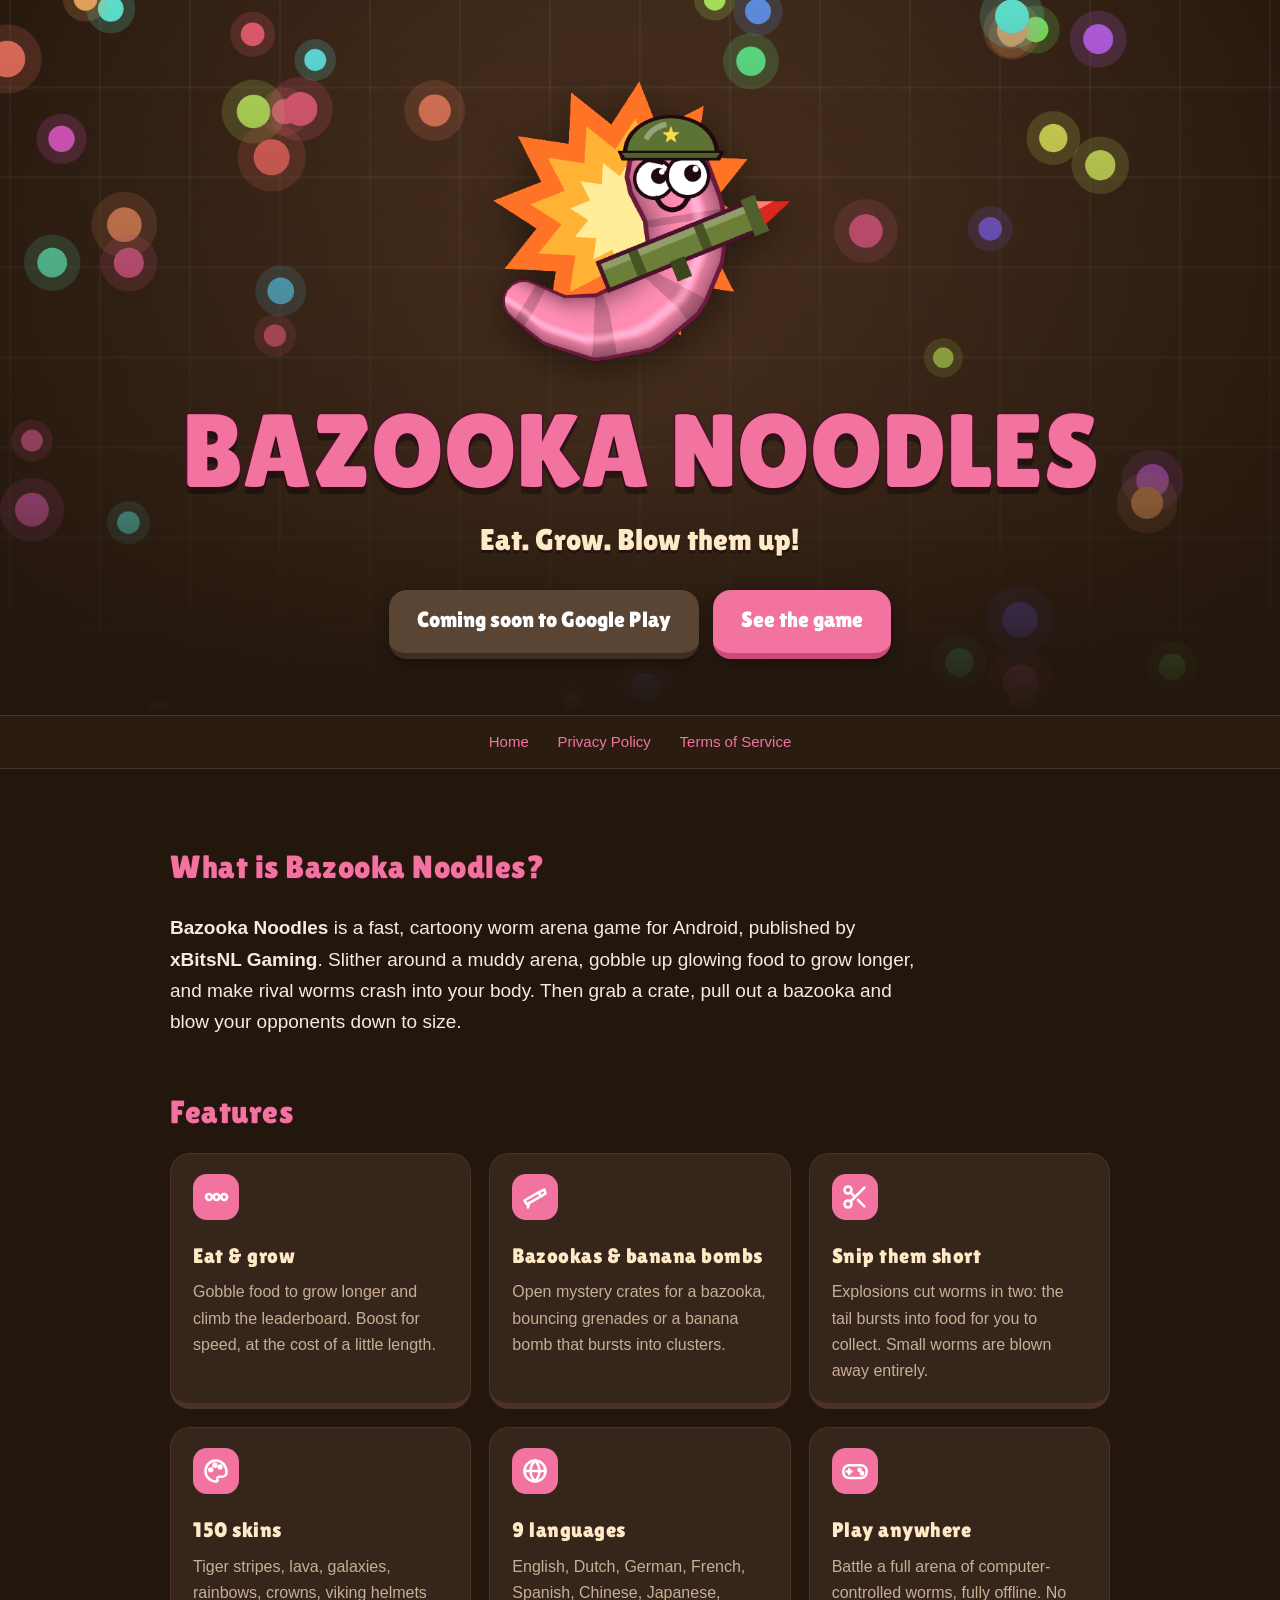
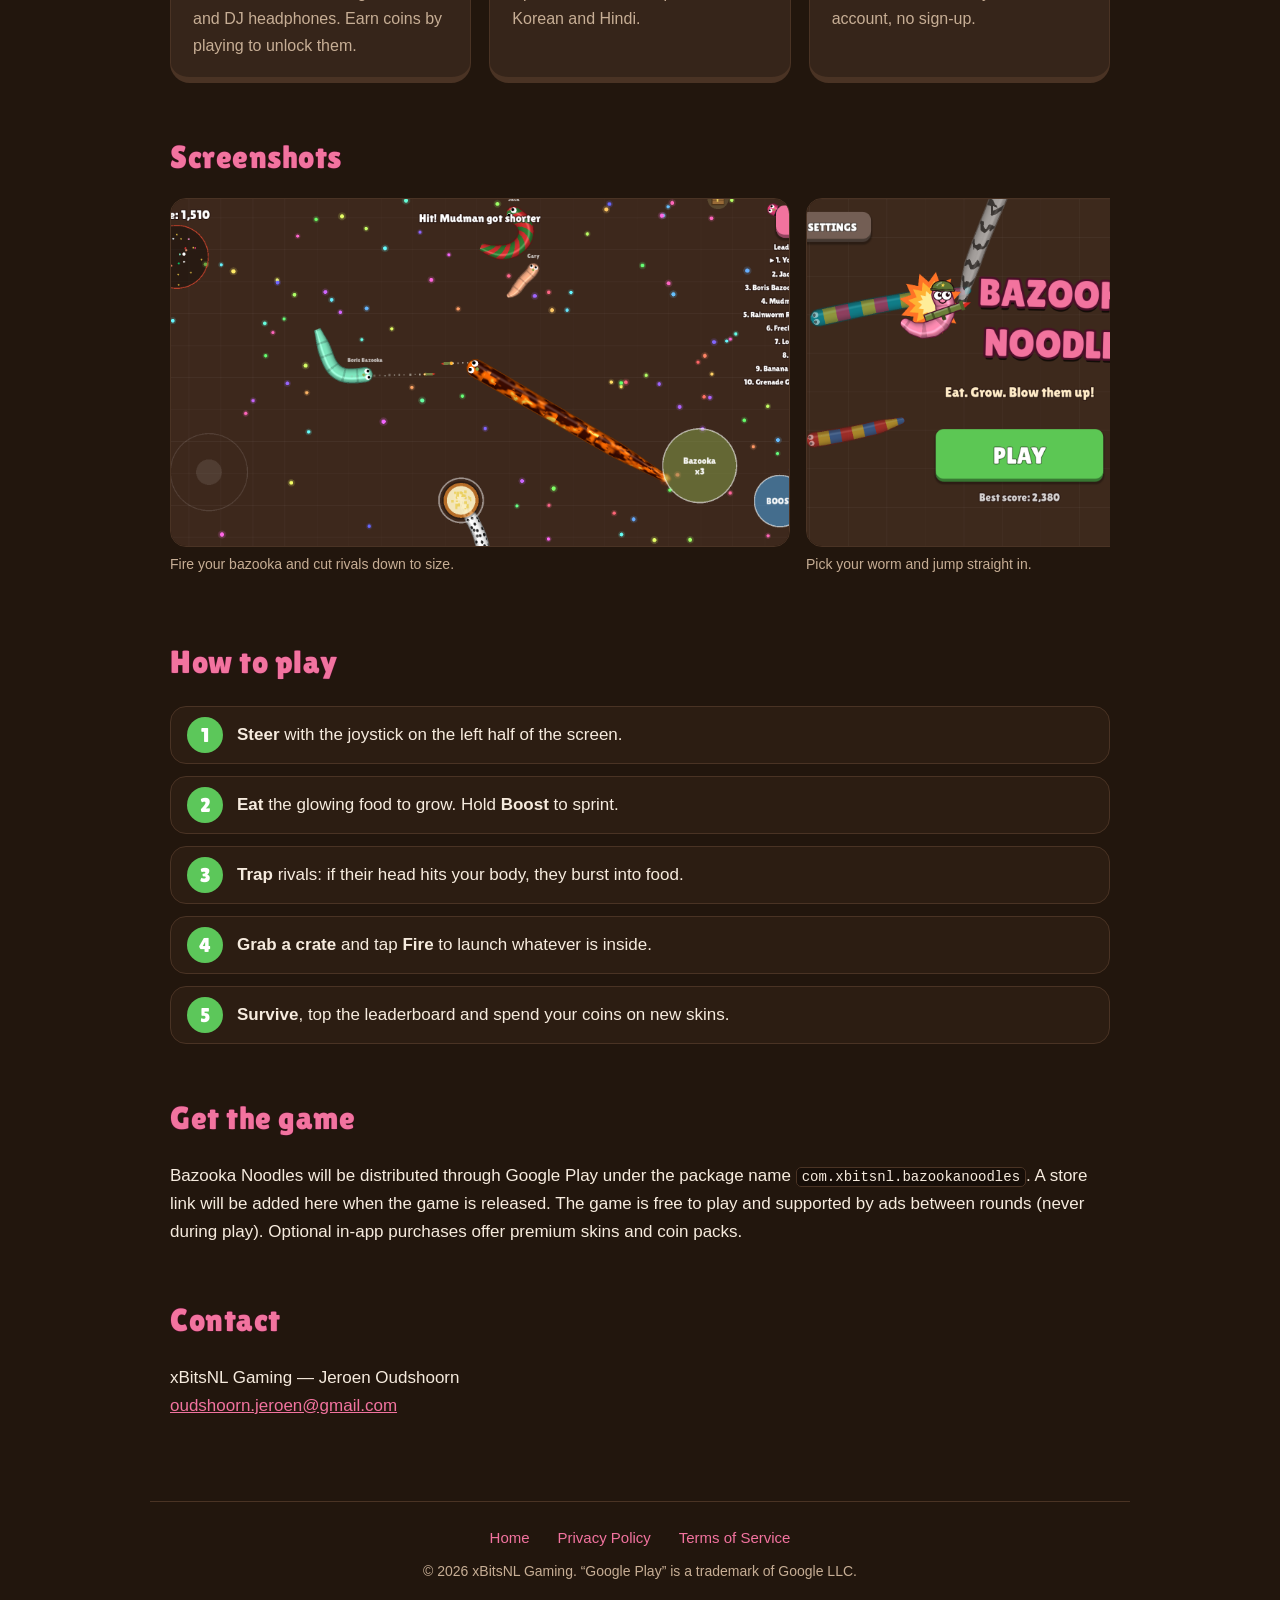
==== index.html @ 4c5a3134 "Website for Bazooka Noodles: home page, privacy policy, terms and app-ads.txt Co-Authored-By: Claude" ====
<!DOCTYPE html>
<html lang="en">
<head>
<meta charset="utf-8">
<meta name="viewport" content="width=device-width, initial-scale=1">
<title>Bazooka Noodles — eat, grow and blow them up! A worm arena game for Android</title>
<meta name="description" content="Bazooka Noodles is a worm arena game for Android by xBitsNL Gaming: eat to grow, crash rivals into your body, and grab bazookas, grenades and banana bombs to blow them down to size.">
<meta name="theme-color" content="#22160d">
<meta property="og:title" content="Bazooka Noodles">
<meta property="og:description" content="Eat. Grow. Blow them up! A worm arena game with bazookas, grenades and banana bombs.">
<meta property="og:image" content="assets/feature.png">
<meta property="og:type" content="website">
<link rel="icon" href="assets/icon.png">
<link rel="preload" href="assets/fonts/LilitaOne-Regular.ttf" as="font" type="font/ttf" crossorigin>
<link rel="stylesheet" href="style.css">
</head>
<body>

<header class="hero">
  <img class="logo" src="assets/logo.png" width="512" height="512" alt="A pink worm in an army helmet holding a bazooka, in front of an explosion">
  <h1>BAZOOKA NOODLES</h1>
  <p class="tagline">Eat. Grow. Blow them up!</p>
  <div class="buttons">
    <span class="btn soon" title="A store link will be added when the game is released">Coming soon to Google&nbsp;Play</span>
    <a class="btn" href="#features">See the game</a>
  </div>
</header>

<nav>
  <a href="index.html">Home</a>
  <a href="privacy-policy.html">Privacy Policy</a>
  <a href="terms-of-service.html">Terms of Service</a>
</nav>

<main>
  <section>
    <h2>What is Bazooka Noodles?</h2>
    <p class="lead">
      <strong>Bazooka Noodles</strong> is a fast, cartoony worm arena game for Android, published by
      <strong>xBitsNL&nbsp;Gaming</strong>. Slither around a muddy arena, gobble up glowing food to
      grow longer, and make rival worms crash into your body. Then grab a crate, pull out a bazooka
      and blow your opponents down to size.
    </p>
  </section>

  <section id="features">
    <h2>Features</h2>
    <div class="features">
      <div class="feature">
        <svg viewBox="0 0 24 24" fill="none" stroke="currentColor" stroke-width="2.2" stroke-linecap="round" aria-hidden="true"><circle cx="6" cy="12" r="2.5"/><circle cx="12.5" cy="12" r="2.5"/><circle cx="19" cy="12" r="2.5"/></svg>
        <h3>Eat &amp; grow</h3>
        <p>Gobble food to grow longer and climb the leaderboard. Boost for speed, at the cost of a little length.</p>
      </div>
      <div class="feature">
        <svg viewBox="0 0 24 24" fill="none" stroke="currentColor" stroke-width="2.2" stroke-linecap="round" stroke-linejoin="round" aria-hidden="true"><path d="M3 15l12-7 2 3.4-12 7z"/><path d="M17 11.4l4-2.4-1-3.4-5 2.4"/><path d="M7 17l-1 4"/></svg>
        <h3>Bazookas &amp; banana bombs</h3>
        <p>Open mystery crates for a bazooka, bouncing grenades or a banana bomb that bursts into clusters.</p>
      </div>
      <div class="feature">
        <svg viewBox="0 0 24 24" fill="none" stroke="currentColor" stroke-width="2.2" stroke-linecap="round" stroke-linejoin="round" aria-hidden="true"><circle cx="6" cy="6" r="3"/><circle cx="6" cy="18" r="3"/><path d="M20 4L8.1 15.9M14.5 14.5L20 20M8.1 8.1L12 12"/></svg>
        <h3>Snip them short</h3>
        <p>Explosions cut worms in two: the tail bursts into food for you to collect. Small worms are blown away entirely.</p>
      </div>
      <div class="feature">
        <svg viewBox="0 0 24 24" fill="none" stroke="currentColor" stroke-width="2.2" stroke-linecap="round" stroke-linejoin="round" aria-hidden="true"><path d="M12 3a9 9 0 1 0 0 18c1.2 0 1.6-.9 1.2-1.8-.5-1-.1-2.2 1.2-2.2H17a4 4 0 0 0 4-4c0-5.5-4-10-9-10z"/><circle cx="7.5" cy="11" r="1.2"/><circle cx="11" cy="7" r="1.2"/><circle cx="15.5" cy="8.5" r="1.2"/></svg>
        <h3>150 skins</h3>
        <p>Tiger stripes, lava, galaxies, rainbows, crowns, viking helmets and DJ headphones. Earn coins by playing to unlock them.</p>
      </div>
      <div class="feature">
        <svg viewBox="0 0 24 24" fill="none" stroke="currentColor" stroke-width="2.2" stroke-linecap="round" stroke-linejoin="round" aria-hidden="true"><circle cx="12" cy="12" r="9"/><path d="M3 12h18M12 3c2.5 2.6 3.8 5.6 3.8 9s-1.3 6.4-3.8 9c-2.5-2.6-3.8-5.6-3.8-9S9.5 5.6 12 3z"/></svg>
        <h3>9 languages</h3>
        <p>English, Dutch, German, French, Spanish, Chinese, Japanese, Korean and Hindi.</p>
      </div>
      <div class="feature">
        <svg viewBox="0 0 24 24" fill="none" stroke="currentColor" stroke-width="2.2" stroke-linecap="round" stroke-linejoin="round" aria-hidden="true"><rect x="2" y="7" width="20" height="11" rx="5"/><path d="M7 10.5v4M5 12.5h4"/><circle cx="16" cy="11" r="1"/><circle cx="18" cy="14" r="1"/></svg>
        <h3>Play anywhere</h3>
        <p>Battle a full arena of computer-controlled worms, fully offline. No account, no sign-up.</p>
      </div>
    </div>
  </section>

  <section>
    <h2>Screenshots</h2>
    <div class="gallery">
      <figure><img src="assets/screenshots/2_battle.png" width="1920" height="1080" alt="Gameplay: a long lava-skinned worm fires a bazooka while an explosion cuts a rival worm short"><figcaption>Fire your bazooka and cut rivals down to size.</figcaption></figure>
      <figure><img src="assets/screenshots/1_menu.png" width="1920" height="1080" alt="Main menu with the Bazooka Noodles logo, Play button and your current worm skin"><figcaption>Pick your worm and jump straight in.</figcaption></figure>
      <figure><img src="assets/screenshots/3_shop_premium.png" width="1920" height="1080" loading="lazy" alt="Shop showing premium worm skins"><figcaption>Collect 150 skins, from earthworms to cosmic kings.</figcaption></figure>
      <figure><img src="assets/screenshots/4_shop_skins.png" width="1920" height="1080" loading="lazy" alt="Shop showing legendary and mythic skins bought with coins"><figcaption>Earn coins by playing and unlock legendary skins.</figcaption></figure>
      <figure><img src="assets/screenshots/5_settings.png" width="1920" height="1080" loading="lazy" alt="Settings with nine languages, music and effects volume and vibration"><figcaption>Nine languages, volume sliders and vibration settings.</figcaption></figure>
    </div>
  </section>

  <section>
    <h2>How to play</h2>
    <ol class="steps">
      <li><strong>Steer</strong> with the joystick on the left half of the screen.</li>
      <li><strong>Eat</strong> the glowing food to grow. Hold <strong>Boost</strong> to sprint.</li>
      <li><strong>Trap</strong> rivals: if their head hits your body, they burst into food.</li>
      <li><strong>Grab a crate</strong> and tap <strong>Fire</strong> to launch whatever is inside.</li>
      <li><strong>Survive</strong>, top the leaderboard and spend your coins on new skins.</li>
    </ol>
  </section>

  <section>
    <h2>Get the game</h2>
    <p>
      Bazooka Noodles will be distributed through Google&nbsp;Play under the package name
      <code>com.xbitsnl.bazookanoodles</code>. A store link will be added here when the game is released.
      The game is free to play and supported by ads between rounds (never during play). Optional in-app
      purchases offer premium skins and coin packs.
    </p>
  </section>

  <section>
    <h2>Contact</h2>
    <p>
      xBitsNL&nbsp;Gaming — Jeroen&nbsp;Oudshoorn<br>
      <a href="mailto:oudshoorn.jeroen@gmail.com">oudshoorn.jeroen@gmail.com</a>
    </p>
  </section>
</main>

<footer>
  <nav>
    <a href="index.html">Home</a>
    <a href="privacy-policy.html">Privacy Policy</a>
    <a href="terms-of-service.html">Terms of Service</a>
  </nav>
  &copy; <span id="y">2026</span> xBitsNL Gaming. &ldquo;Google Play&rdquo; is a trademark of Google&nbsp;LLC.
  <script>document.getElementById('y').textContent = new Date().getFullYear();</script>
</footer>

</body>
</html>
---- style.css ----
@font-face {
  font-family: "Lilita One";
  src: url("assets/fonts/LilitaOne-Regular.ttf") format("truetype");
  font-display: swap;
}

:root {
  --bg: #22160d;
  --bg-soft: #2c1d12;
  --card: #36251a;
  --line: #4a3324;
  --pink: #f2739f;
  --pink-deep: #c94a78;
  --outline: #4d0f29;
  --cream: #ffe9c7;
  --green: #5cc75a;
  --green-deep: #3a8d39;
  --ink: #f6ebde;
  --muted: #c7ae95;
  --max: 980px;
  --text: 760px;
}

* { box-sizing: border-box; }

html { -webkit-text-size-adjust: 100%; scroll-behavior: smooth; }

body {
  margin: 0;
  background: var(--bg);
  color: var(--ink);
  font: 17px/1.65 -apple-system, BlinkMacSystemFont, "Segoe UI", Roboto, Helvetica, Arial, sans-serif;
}

a { color: var(--pink); }
a:hover { color: var(--cream); }

h1, h2, h3, .display {
  font-family: "Lilita One", "Arial Black", sans-serif;
  font-weight: 400;
  letter-spacing: 0.5px;
}

/* --- Hero (home page) --------------------------------------------------- */

.hero {
  position: relative;
  overflow: hidden;
  text-align: center;
  padding: 48px 20px 56px;
  background:
    linear-gradient(180deg, rgba(34, 22, 13, 0.15) 0%, rgba(34, 22, 13, 0.55) 70%, var(--bg) 100%),
    url("assets/backdrop.png") center / cover no-repeat;
  border-bottom: 1px solid var(--line);
}

.hero .logo {
  width: min(360px, 78vw);
  height: auto;
  display: block;
  margin: 0 auto -6px;
  animation: bob 3.2s ease-in-out infinite;
  filter: drop-shadow(0 10px 18px rgba(0, 0, 0, 0.45));
}

.hero h1 {
  margin: 0;
  font-size: clamp(48px, 10vw, 104px);
  line-height: 0.95;
  color: var(--pink);
  -webkit-text-stroke: 3px var(--outline);
  paint-order: stroke fill;
  text-shadow: 0 7px 0 rgba(0, 0, 0, 0.35);
}

.hero .tagline {
  margin: 14px 0 26px;
  font-family: "Lilita One", sans-serif;
  font-size: clamp(22px, 4vw, 30px);
  color: var(--cream);
  text-shadow: 0 3px 0 rgba(0, 0, 0, 0.35);
}

.buttons { display: flex; gap: 14px; justify-content: center; flex-wrap: wrap; }

.btn {
  display: inline-block;
  font-family: "Lilita One", sans-serif;
  font-size: 22px;
  color: #fff;
  text-decoration: none;
  padding: 12px 28px 14px;
  border-radius: 18px;
  background: var(--pink);
  border-bottom: 6px solid var(--pink-deep);
  box-shadow: 0 6px 14px rgba(0, 0, 0, 0.3);
  transition: transform 0.1s, border-bottom-width 0.1s;
}
.btn:hover { color: #fff; transform: translateY(2px); border-bottom-width: 4px; }
.btn.play { background: var(--green); border-bottom-color: var(--green-deep); }
.btn.soon { background: #5a4434; border-bottom-color: #3d2d22; cursor: default; }
.btn.soon:hover { transform: none; border-bottom-width: 6px; }

@keyframes bob {
  0%, 100% { transform: translateY(0) rotate(-2deg); }
  50% { transform: translateY(-10px) rotate(2deg); }
}

/* --- Kleine kop (beleidspagina's) -------------------------------------- */

header.page {
  text-align: center;
  padding: 34px 20px 26px;
  background:
    linear-gradient(180deg, rgba(34, 22, 13, 0.3), var(--bg)),
    url("assets/backdrop.png") center / cover no-repeat;
  border-bottom: 1px solid var(--line);
}

header.page img.icon {
  width: 88px;
  height: 88px;
  border-radius: 22px;
  display: block;
  margin: 0 auto 10px;
  box-shadow: 0 6px 16px rgba(0, 0, 0, 0.4);
}

header.page h1 {
  margin: 0;
  font-size: 40px;
  color: var(--pink);
  -webkit-text-stroke: 2px var(--outline);
  paint-order: stroke fill;
}

header.page .tagline { margin: 4px 0 0; color: var(--cream); }

/* --- Navigatie ---------------------------------------------------------- */

nav {
  text-align: center;
  padding: 12px 20px;
  border-bottom: 1px solid var(--line);
  background: rgba(44, 29, 18, 0.94);
  backdrop-filter: blur(6px);
  position: sticky;
  top: 0;
  z-index: 10;
}

nav a { margin: 0 12px; text-decoration: none; font-size: 15px; }

/* --- Inhoud ------------------------------------------------------------- */

main {
  max-width: var(--max);
  margin: 0 auto;
  padding: 24px 20px 64px;
}

main.text { max-width: var(--text); padding-top: 32px; }

section { margin-top: 48px; }

h2 {
  color: var(--pink);
  margin: 40px 0 14px;
  font-size: 32px;
  -webkit-text-stroke: 1px var(--outline);
  paint-order: stroke fill;
}

main.text h2 {
  font-size: 25px;
  border-bottom: 1px solid var(--line);
  padding-bottom: 6px;
}

h3 { color: var(--cream); margin: 10px 0 6px; font-size: 21px; }

.lead { font-size: 19px; max-width: var(--text); }

ul { padding-left: 22px; }
li { margin: 6px 0; }

.features {
  display: grid;
  grid-template-columns: repeat(auto-fit, minmax(270px, 1fr));
  gap: 18px;
}

.feature {
  background: var(--card);
  border: 1px solid var(--line);
  border-bottom: 6px solid var(--line);
  border-radius: 20px;
  padding: 20px 22px 18px;
}

.feature svg {
  width: 46px;
  height: 46px;
  padding: 9px;
  border-radius: 14px;
  background: var(--pink);
  color: #fff;
}

.feature p { margin: 4px 0 0; color: var(--muted); font-size: 16px; }

.steps {
  counter-reset: step;
  list-style: none;
  padding: 0;
  display: grid;
  gap: 12px;
}

.steps li {
  counter-increment: step;
  position: relative;
  padding: 14px 18px 14px 66px;
  background: var(--bg-soft);
  border: 1px solid var(--line);
  border-radius: 16px;
  margin: 0;
}

.steps li::before {
  content: counter(step);
  position: absolute;
  left: 16px;
  top: 50%;
  transform: translateY(-50%);
  width: 36px;
  height: 36px;
  line-height: 36px;
  text-align: center;
  border-radius: 50%;
  background: var(--green);
  color: #fff;
  font-family: "Lilita One", sans-serif;
  font-size: 20px;
}

.gallery {
  display: grid;
  grid-auto-flow: column;
  grid-auto-columns: min(86%, 620px);
  gap: 16px;
  overflow-x: auto;
  scroll-snap-type: x mandatory;
  padding-bottom: 12px;
  scrollbar-color: var(--pink-deep) var(--bg-soft);
}

.gallery::-webkit-scrollbar { height: 10px; }
.gallery::-webkit-scrollbar-track { background: var(--bg-soft); border-radius: 5px; }
.gallery::-webkit-scrollbar-thumb { background: var(--pink-deep); border-radius: 5px; }

.gallery figure { margin: 0; scroll-snap-align: start; }

.gallery img {
  width: 100%;
  height: auto;
  aspect-ratio: 16 / 9;
  object-fit: cover;
  border-radius: 16px;
  border: 1px solid var(--line);
  display: block;
}

.gallery figcaption { color: var(--muted); font-size: 14px; margin-top: 6px; }

.card {
  background: var(--card);
  border: 1px solid var(--line);
  border-radius: 16px;
  padding: 4px 22px 18px;
  margin: 20px 0;
}

.meta { color: var(--muted); font-size: 14px; }

code {
  background: #170e08;
  border: 1px solid var(--line);
  border-radius: 5px;
  padding: 1px 5px;
  font-size: 14px;
}

footer {
  max-width: var(--max);
  margin: 0 auto;
  padding: 24px 20px 48px;
  border-top: 1px solid var(--line);
  color: var(--muted);
  font-size: 14px;
  text-align: center;
}

footer nav { position: static; background: none; border: 0; padding: 0 0 10px; backdrop-filter: none; }

@media (prefers-reduced-motion: reduce) {
  .hero .logo { animation: none; }
  html { scroll-behavior: auto; }
}
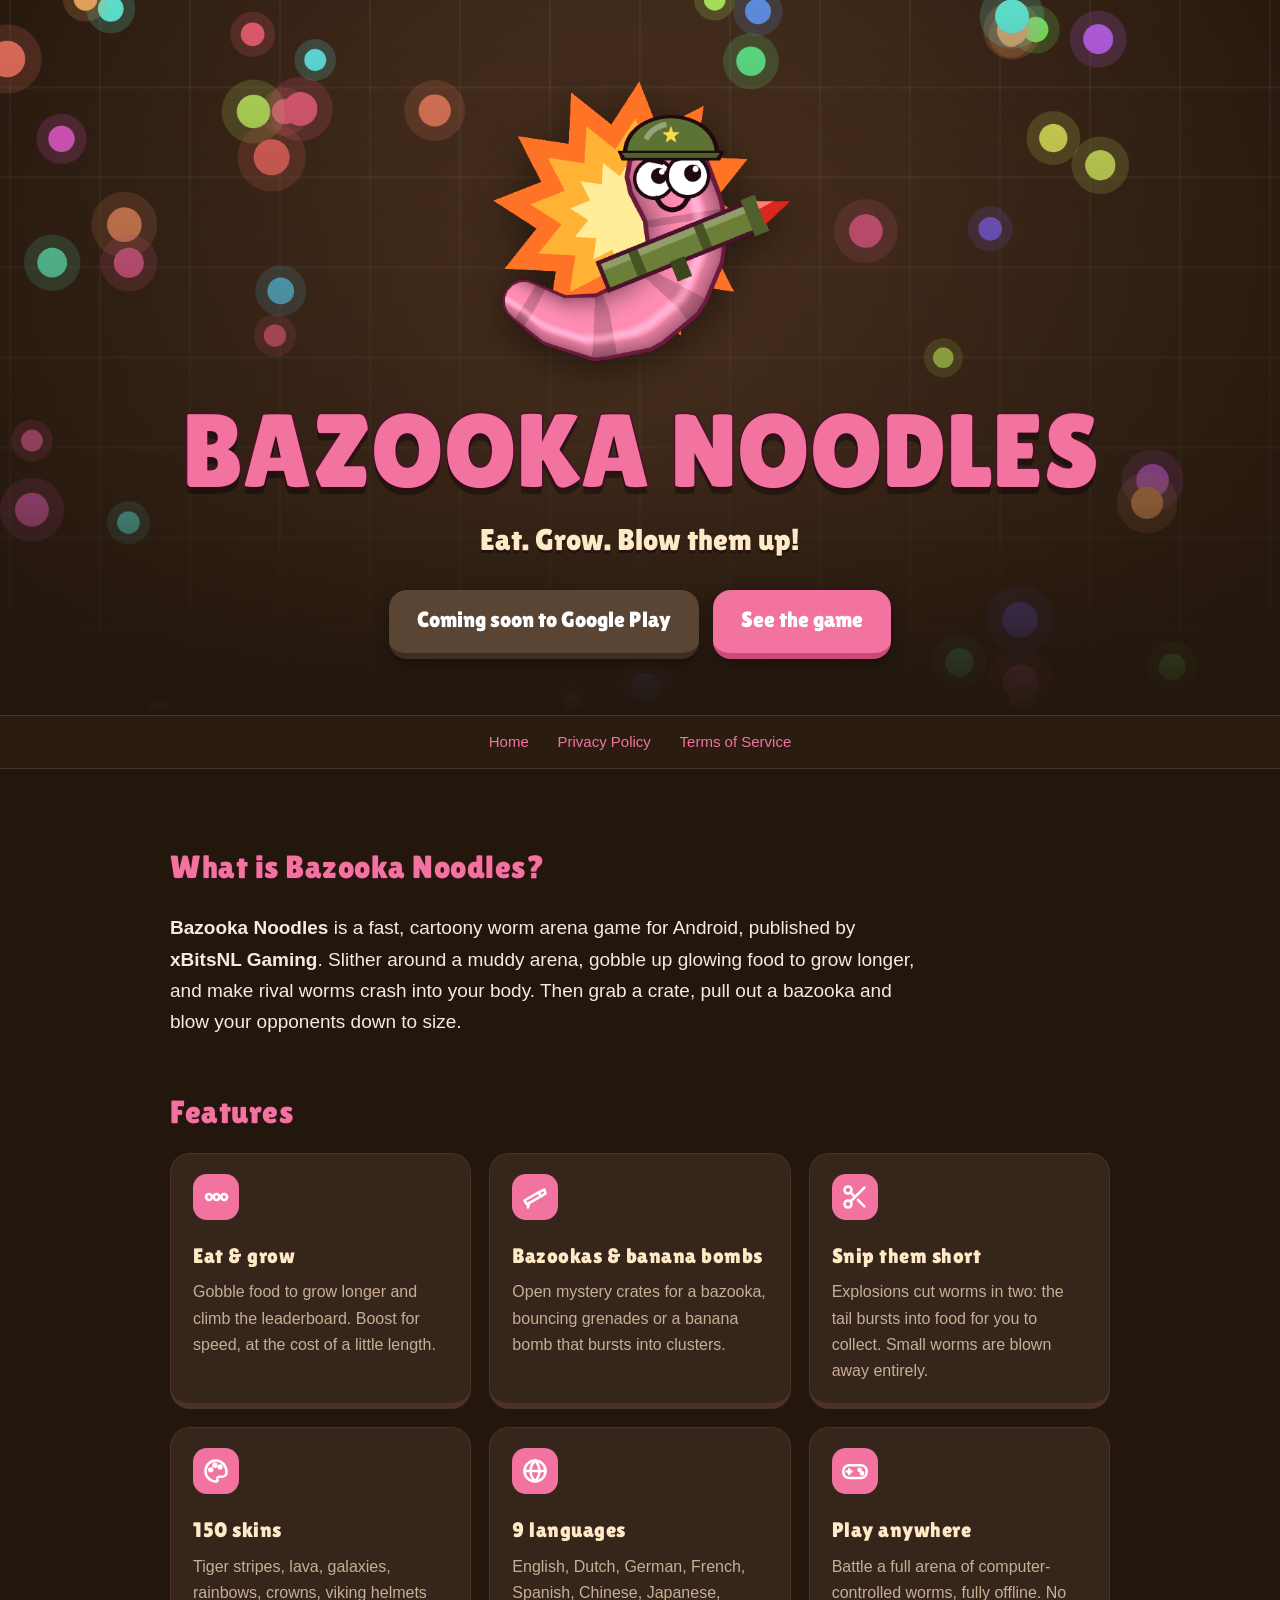
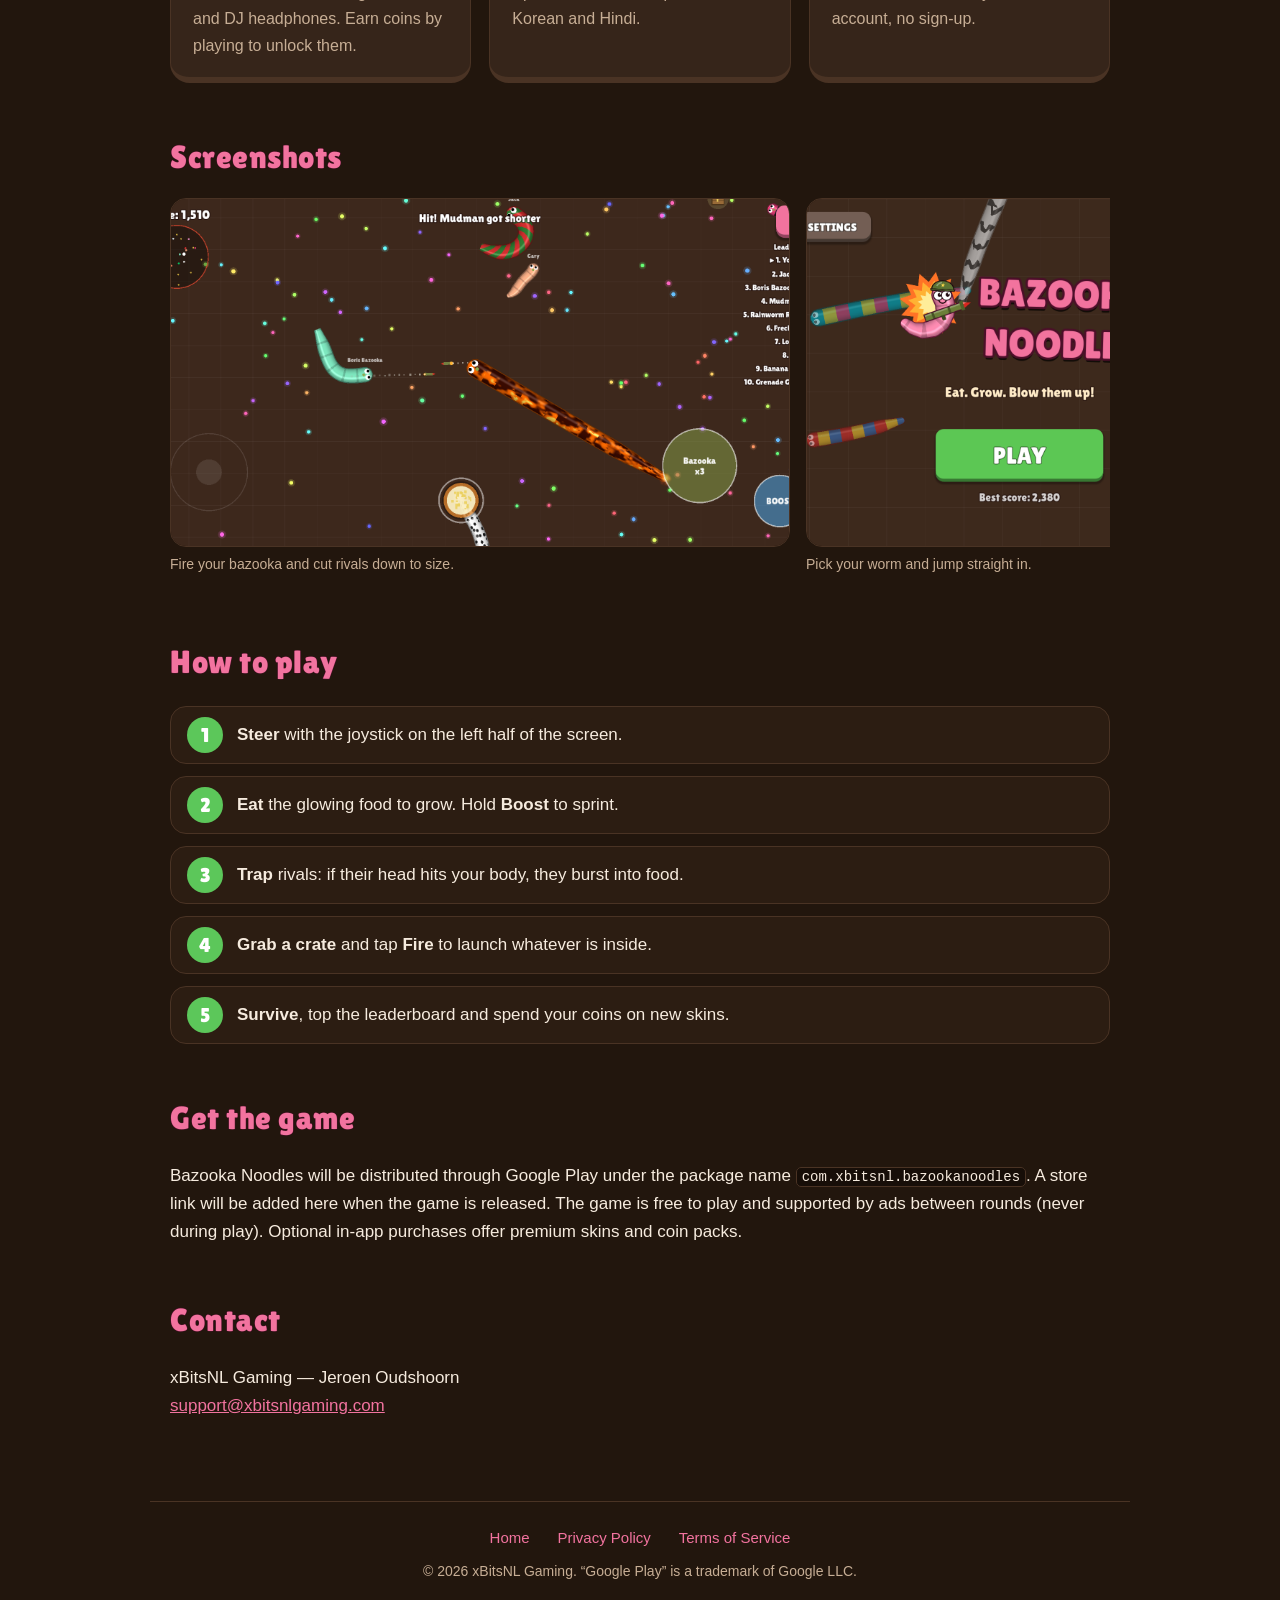
==== commit e115258a: "Nieuw adres: bazooka-noodles.xbitsnlgaming.com, contact via support@xbitsnlgaming.com Co-Authored-By" ====
--- a/index.html
+++ b/index.html
@@ -115,7 +115,7 @@
     <h2>Contact</h2>
     <p>
       xBitsNL&nbsp;Gaming — Jeroen&nbsp;Oudshoorn<br>
-      <a href="mailto:oudshoorn.jeroen@gmail.com">oudshoorn.jeroen@gmail.com</a>
+      <a href="mailto:support@xbitsnlgaming.com">support@xbitsnlgaming.com</a>
     </p>
   </section>
 </main>
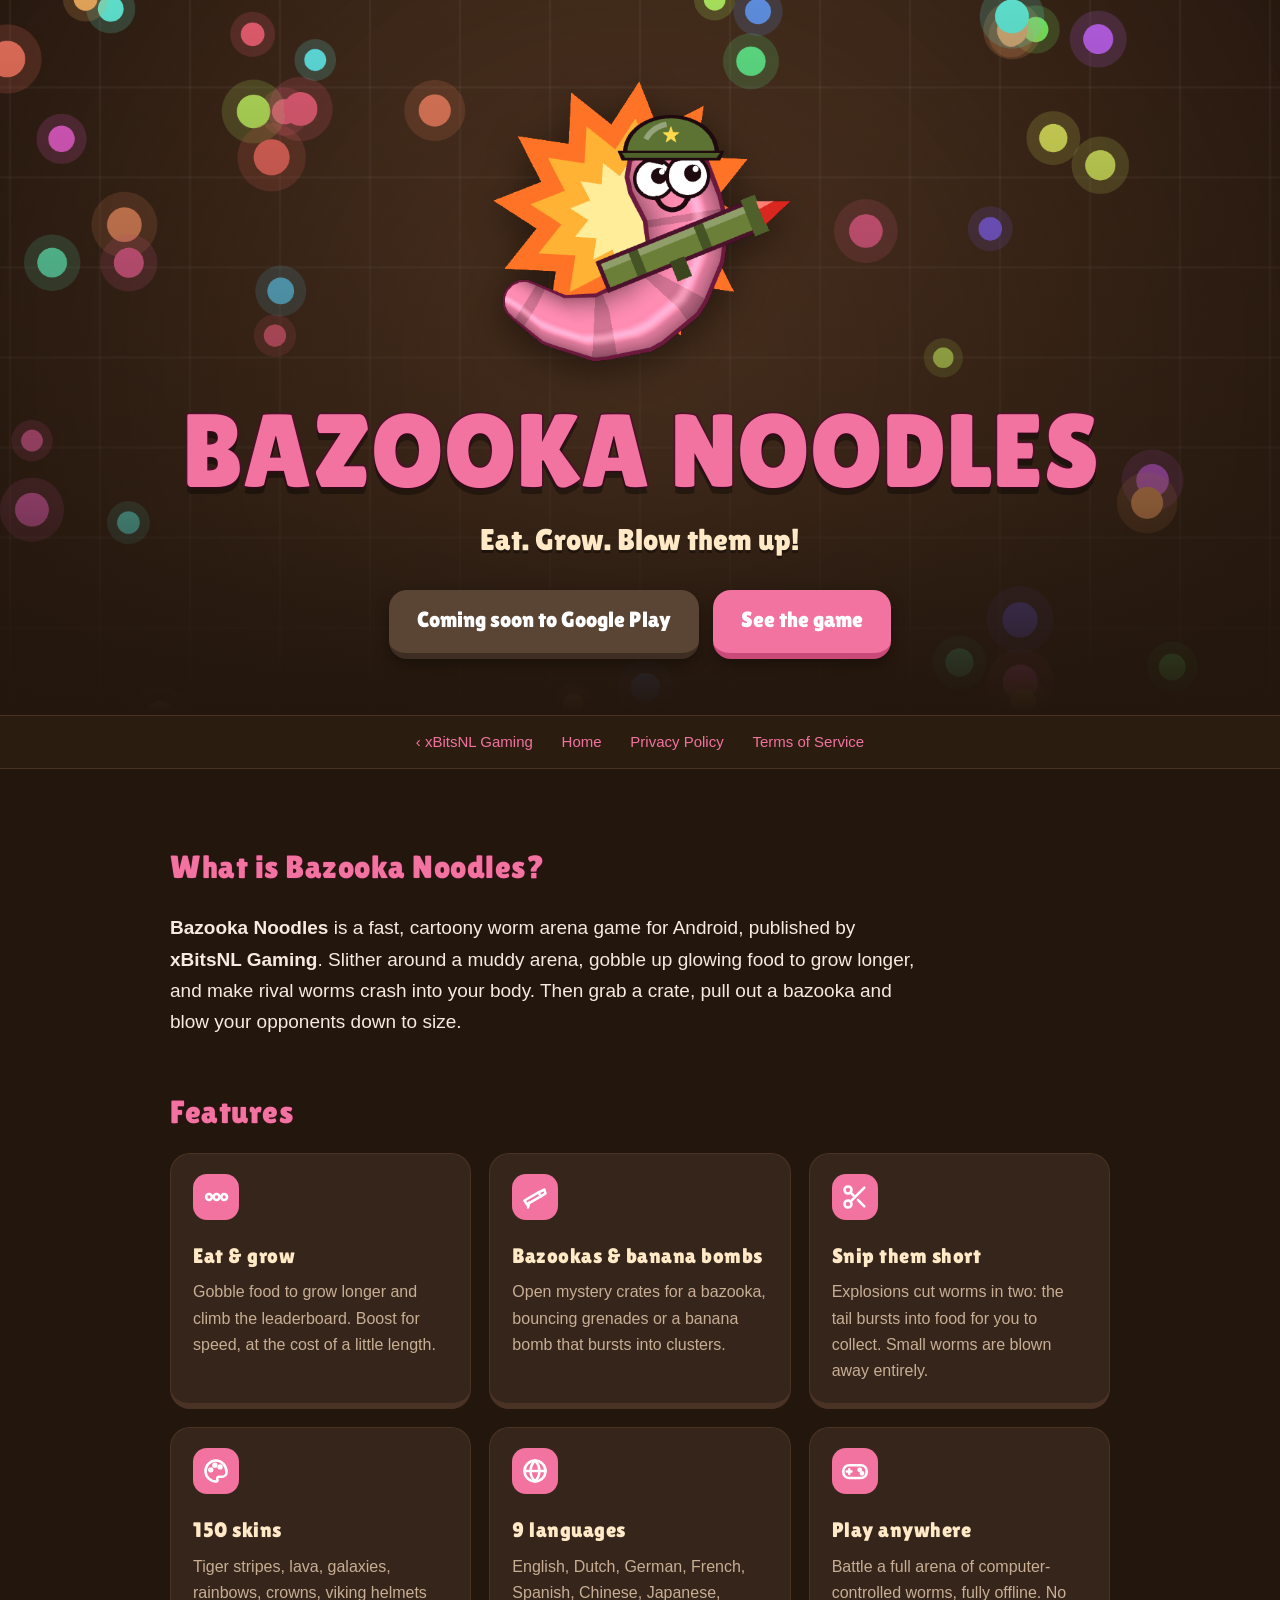
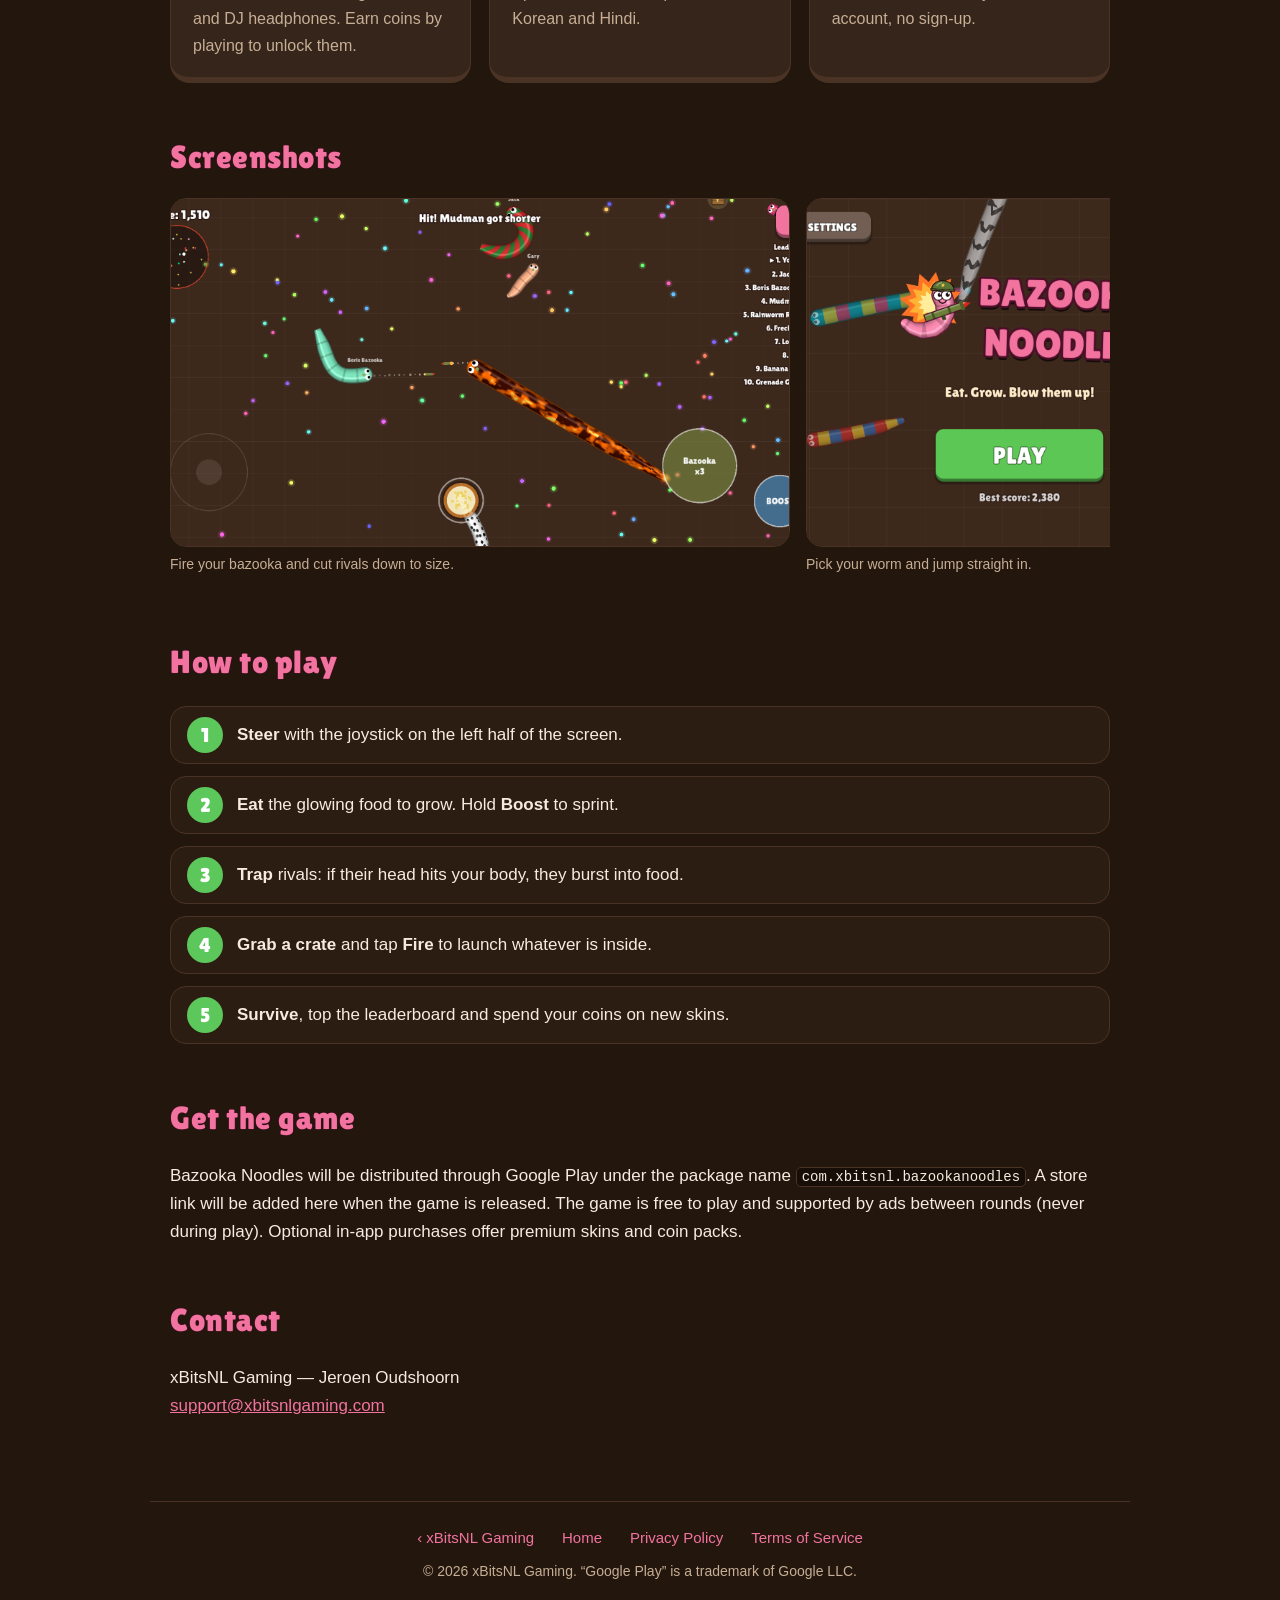
==== commit 4db660d0: "Link terug naar de studiopagina www.xbitsnlgaming.com Co-Authored-By: Claude Opus 5.5 <noreply@anthr" ====
--- a/index.html
+++ b/index.html
@@ -27,6 +27,7 @@
 </header>
 
 <nav>
+  <a href="https://www.xbitsnlgaming.com/">‹ xBitsNL Gaming</a>
   <a href="index.html">Home</a>
   <a href="privacy-policy.html">Privacy Policy</a>
   <a href="terms-of-service.html">Terms of Service</a>
@@ -122,6 +123,7 @@
 
 <footer>
   <nav>
+    <a href="https://www.xbitsnlgaming.com/">‹ xBitsNL Gaming</a>
     <a href="index.html">Home</a>
     <a href="privacy-policy.html">Privacy Policy</a>
     <a href="terms-of-service.html">Terms of Service</a>
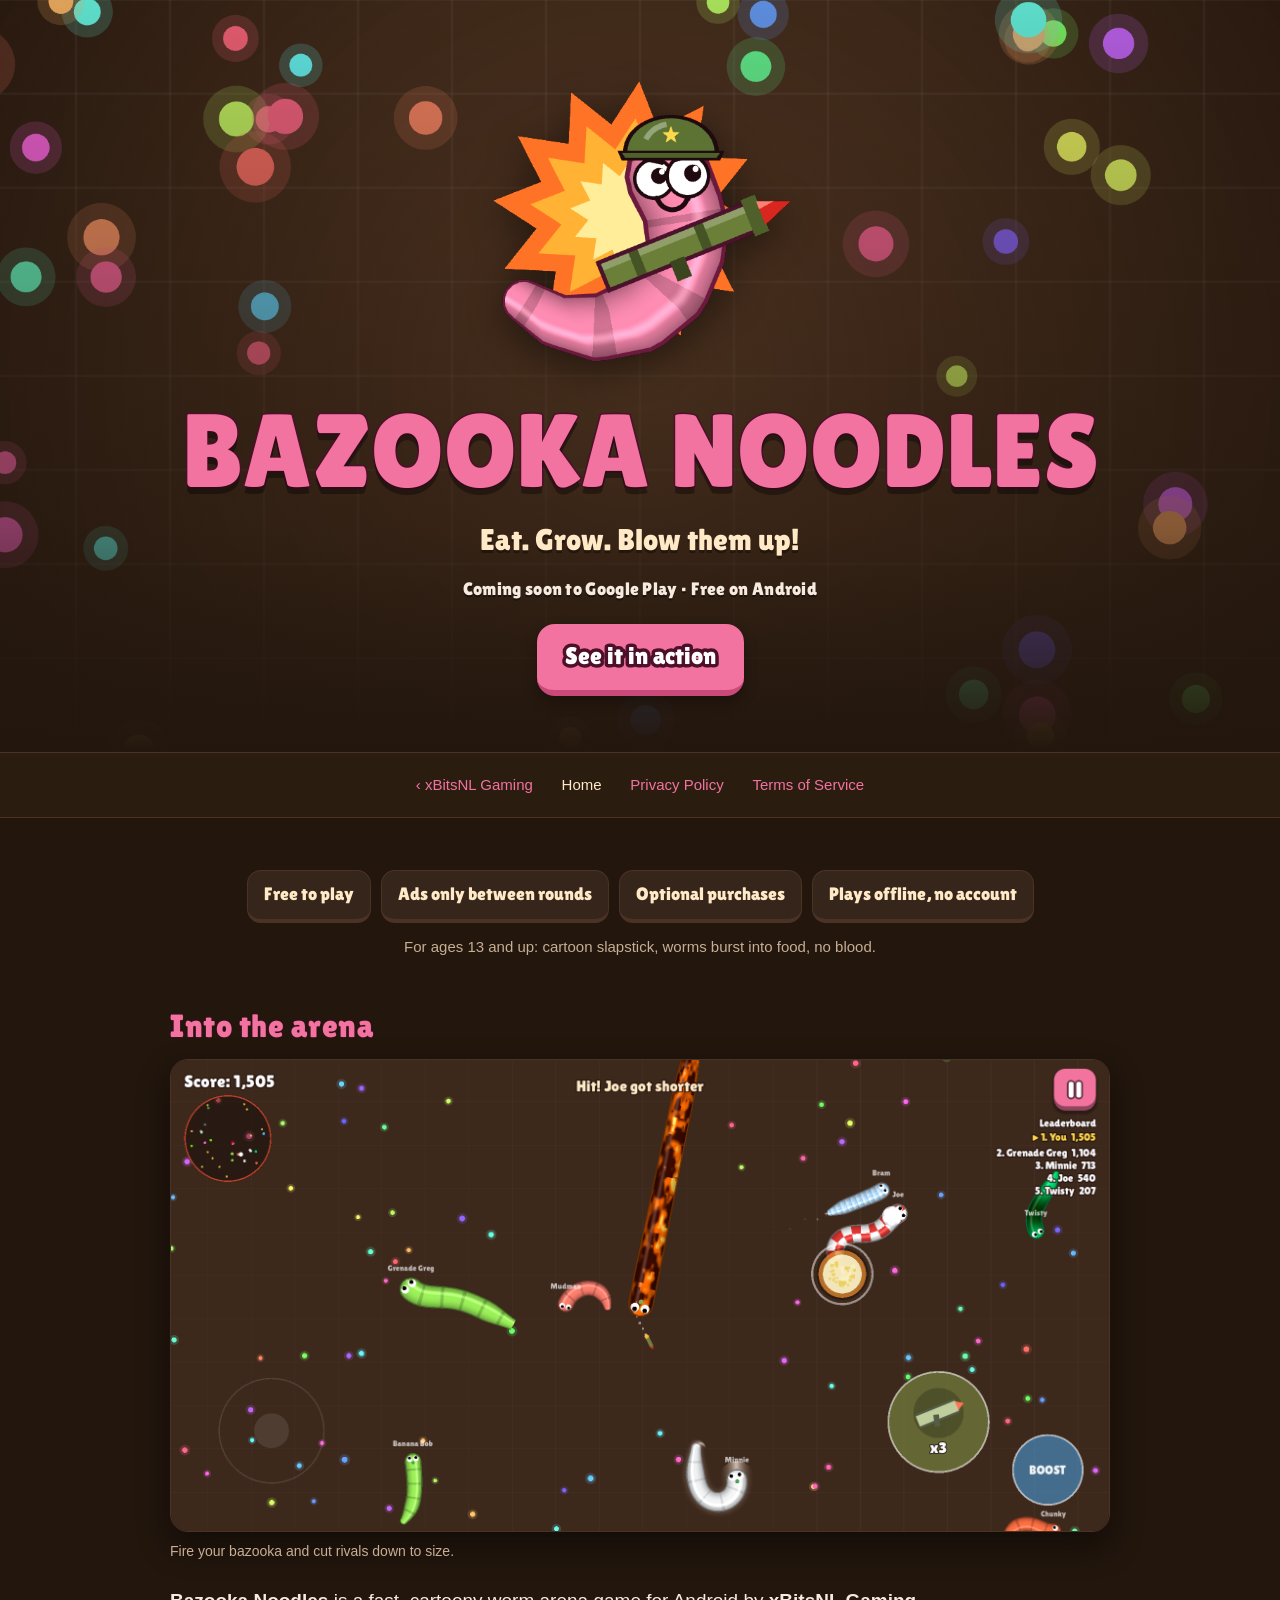
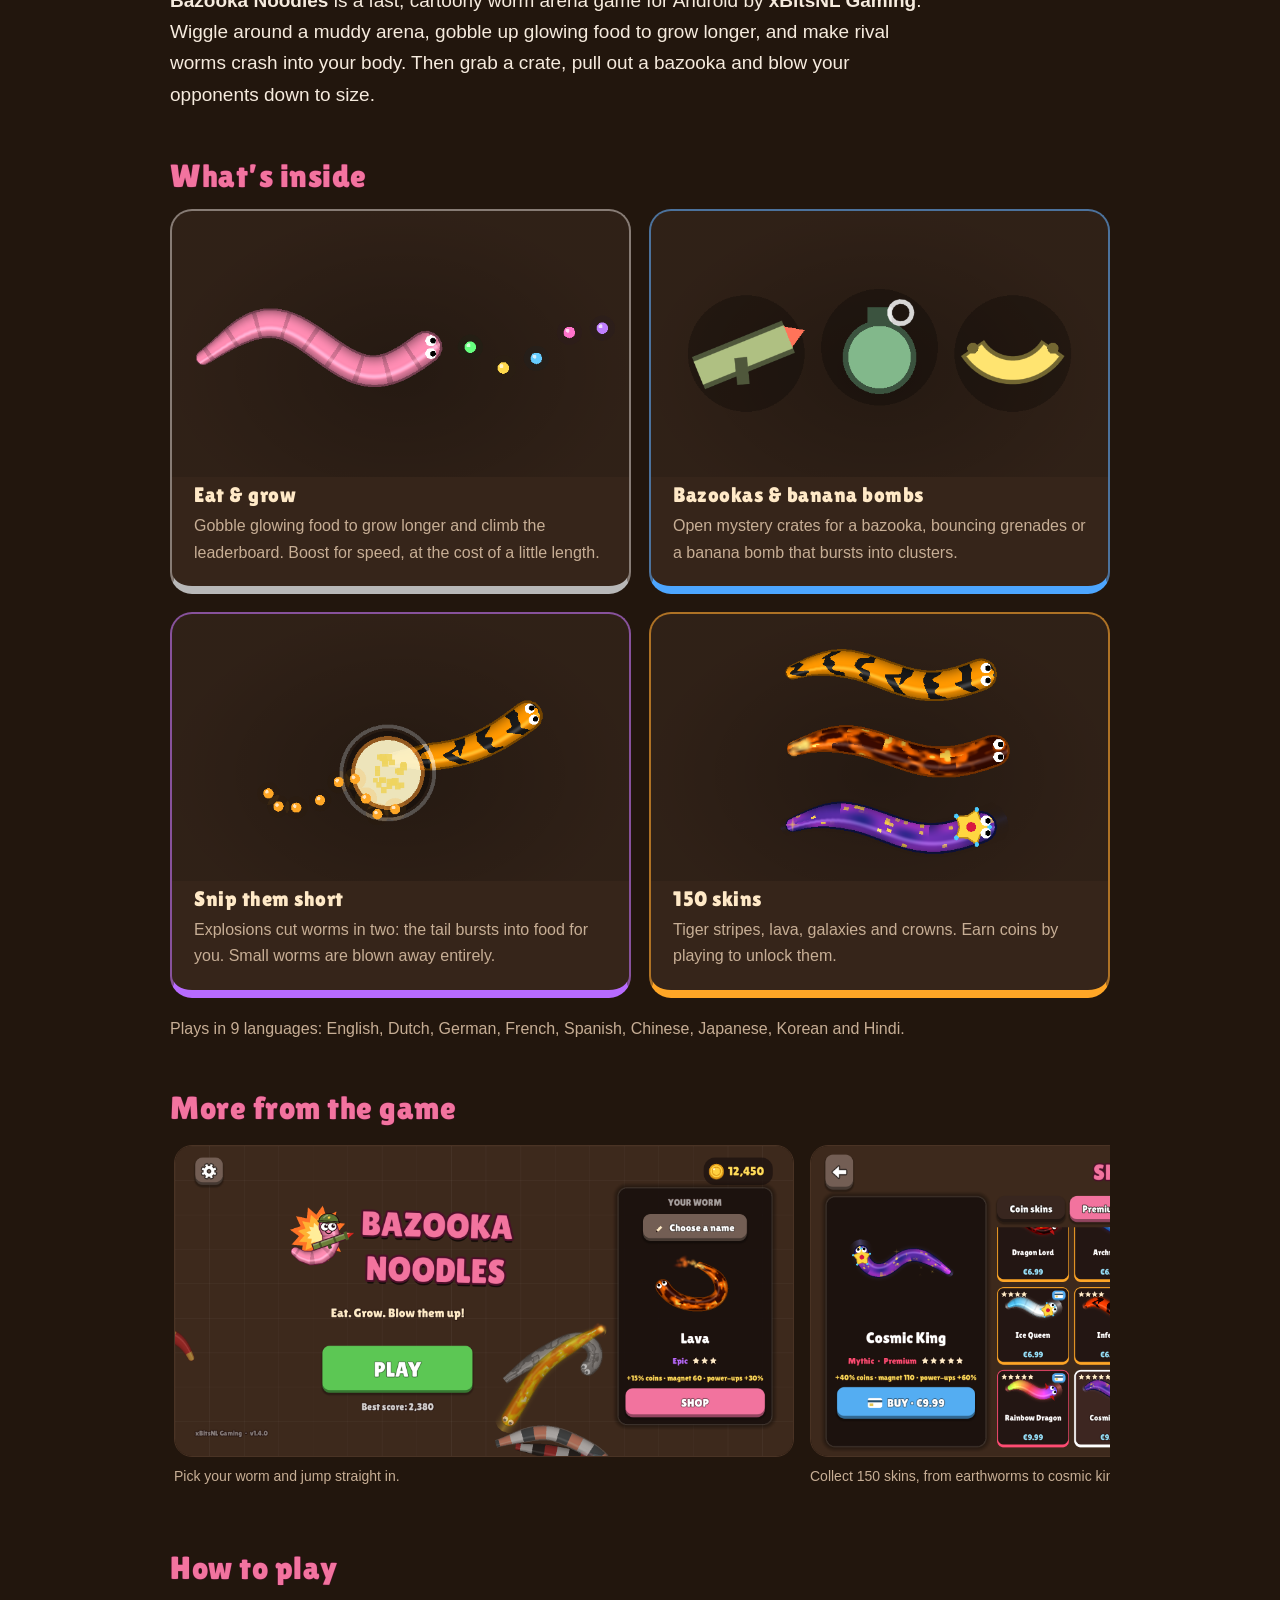
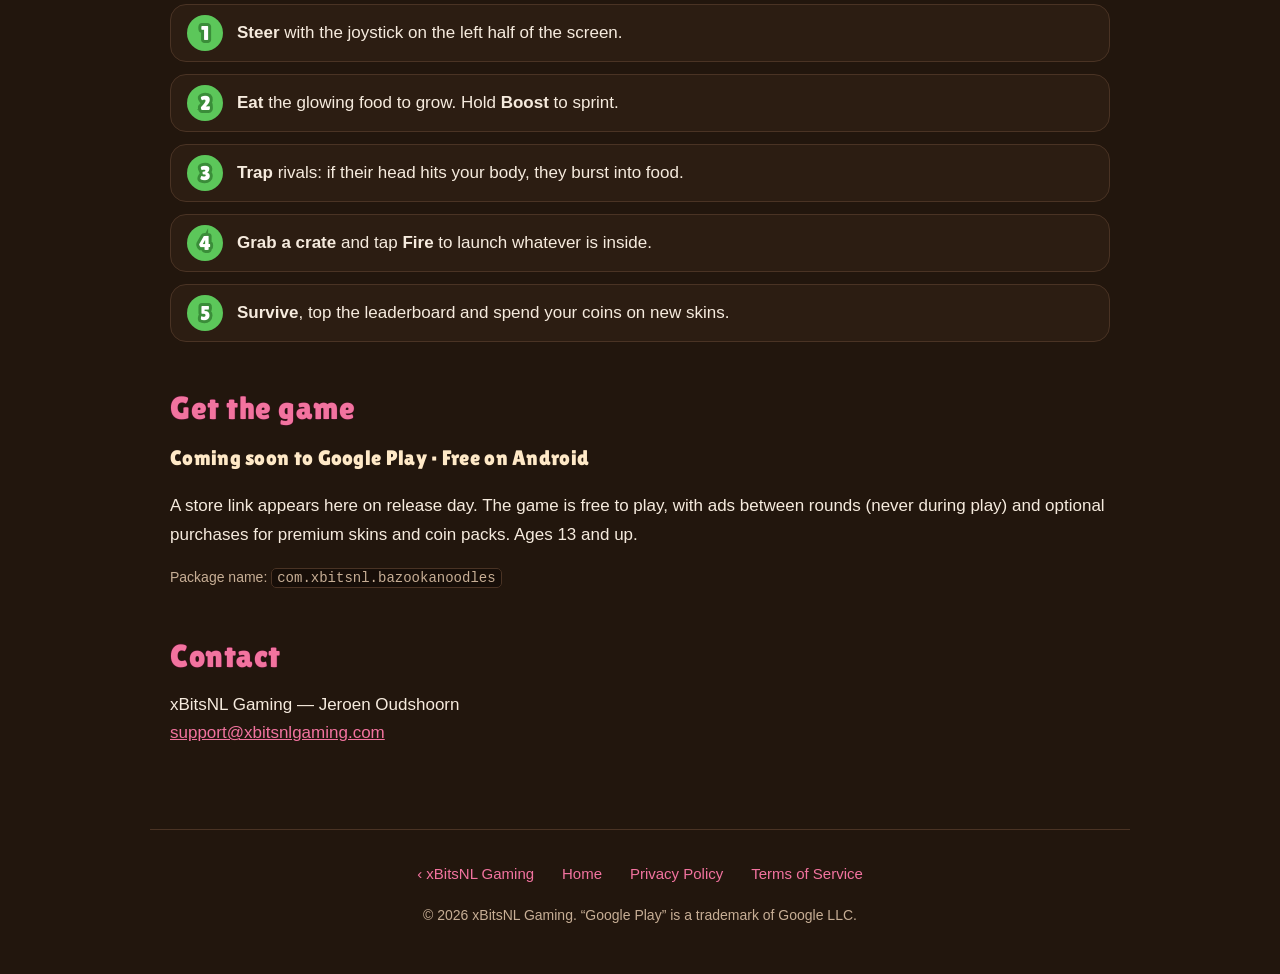
==== commit b43f6212: "Vernieuwde homepage: echte game-beelden, statusregel, contrast en 13+ Featurekaarten met illustratie" ====
--- a/index.html
+++ b/index.html
@@ -8,7 +8,8 @@
 <meta name="theme-color" content="#22160d">
 <meta property="og:title" content="Bazooka Noodles">
 <meta property="og:description" content="Eat. Grow. Blow them up! A worm arena game with bazookas, grenades and banana bombs.">
-<meta property="og:image" content="assets/feature.png">
+<meta property="og:image" content="https://bazooka-noodles.xbitsnlgaming.com/assets/feature.png">
+<meta property="og:url" content="https://bazooka-noodles.xbitsnlgaming.com/">
 <meta property="og:type" content="website">
 <link rel="icon" href="assets/icon.png">
 <link rel="preload" href="assets/fonts/LilitaOne-Regular.ttf" as="font" type="font/ttf" crossorigin>
@@ -16,78 +17,85 @@
 </head>
 <body>
 
+<a class="skip" href="#arena">Skip to content</a>
+
 <header class="hero">
   <img class="logo" src="assets/logo.png" width="512" height="512" alt="A pink worm in an army helmet holding a bazooka, in front of an explosion">
   <h1>BAZOOKA NOODLES</h1>
   <p class="tagline">Eat. Grow. Blow them up!</p>
+  <p class="status"><span>Coming soon to Google&nbsp;Play</span><span class="sep"> &middot; </span><span>Free on Android</span></p>
   <div class="buttons">
-    <span class="btn soon" title="A store link will be added when the game is released">Coming soon to Google&nbsp;Play</span>
-    <a class="btn" href="#features">See the game</a>
+    <a class="btn" href="#arena">See it in action</a>
   </div>
 </header>
 
-<nav>
-  <a href="https://www.xbitsnlgaming.com/">‹ xBitsNL Gaming</a>
-  <a href="index.html">Home</a>
+<nav aria-label="Main">
+  <a class="studio" href="https://www.xbitsnlgaming.com/">&lsaquo; xBitsNL Gaming</a>
+  <a href="index.html" aria-current="page">Home</a>
   <a href="privacy-policy.html">Privacy Policy</a>
   <a href="terms-of-service.html">Terms of Service</a>
 </nav>
 
 <main>
-  <section>
-    <h2>What is Bazooka Noodles?</h2>
+  <section class="good-to-know" aria-labelledby="gtk">
+    <h2 id="gtk" class="visually-hidden">Good to know</h2>
+    <ul class="facts">
+      <li>Free to play</li>
+      <li>Ads only between rounds</li>
+      <li>Optional purchases</li>
+      <li>Plays offline, no account</li>
+    </ul>
+    <p class="age">For ages 13 and up: cartoon slapstick, worms burst into food, no blood.</p>
+  </section>
+
+  <section id="arena">
+    <h2>Into the arena</h2>
+    <figure class="shot">
+      <img src="assets/screenshots/2_battle.png" width="1920" height="966" alt="Gameplay: a long lava-skinned worm fires a bazooka while an explosion cuts a rival worm short">
+      <figcaption>Fire your bazooka and cut rivals down to size.</figcaption>
+    </figure>
     <p class="lead">
-      <strong>Bazooka Noodles</strong> is a fast, cartoony worm arena game for Android, published by
-      <strong>xBitsNL&nbsp;Gaming</strong>. Slither around a muddy arena, gobble up glowing food to
+      <strong>Bazooka Noodles</strong> is a fast, cartoony worm arena game for Android by
+      <strong>xBitsNL&nbsp;Gaming</strong>. Wiggle around a muddy arena, gobble up glowing food to
       grow longer, and make rival worms crash into your body. Then grab a crate, pull out a bazooka
       and blow your opponents down to size.
     </p>
   </section>
 
   <section id="features">
-    <h2>Features</h2>
+    <h2>What&rsquo;s inside</h2>
     <div class="features">
-      <div class="feature">
-        <svg viewBox="0 0 24 24" fill="none" stroke="currentColor" stroke-width="2.2" stroke-linecap="round" aria-hidden="true"><circle cx="6" cy="12" r="2.5"/><circle cx="12.5" cy="12" r="2.5"/><circle cx="19" cy="12" r="2.5"/></svg>
+      <article class="feature tier-common">
+        <img src="assets/art/eat.png" width="720" height="420" alt="" loading="lazy">
         <h3>Eat &amp; grow</h3>
-        <p>Gobble food to grow longer and climb the leaderboard. Boost for speed, at the cost of a little length.</p>
-      </div>
-      <div class="feature">
-        <svg viewBox="0 0 24 24" fill="none" stroke="currentColor" stroke-width="2.2" stroke-linecap="round" stroke-linejoin="round" aria-hidden="true"><path d="M3 15l12-7 2 3.4-12 7z"/><path d="M17 11.4l4-2.4-1-3.4-5 2.4"/><path d="M7 17l-1 4"/></svg>
+        <p>Gobble glowing food to grow longer and climb the leaderboard. Boost for speed, at the cost of a little length.</p>
+      </article>
+      <article class="feature tier-rare">
+        <img src="assets/art/weapons.png" width="720" height="420" alt="" loading="lazy">
         <h3>Bazookas &amp; banana bombs</h3>
         <p>Open mystery crates for a bazooka, bouncing grenades or a banana bomb that bursts into clusters.</p>
-      </div>
-      <div class="feature">
-        <svg viewBox="0 0 24 24" fill="none" stroke="currentColor" stroke-width="2.2" stroke-linecap="round" stroke-linejoin="round" aria-hidden="true"><circle cx="6" cy="6" r="3"/><circle cx="6" cy="18" r="3"/><path d="M20 4L8.1 15.9M14.5 14.5L20 20M8.1 8.1L12 12"/></svg>
+      </article>
+      <article class="feature tier-epic">
+        <img src="assets/art/snip.png" width="720" height="420" alt="" loading="lazy">
         <h3>Snip them short</h3>
-        <p>Explosions cut worms in two: the tail bursts into food for you to collect. Small worms are blown away entirely.</p>
-      </div>
-      <div class="feature">
-        <svg viewBox="0 0 24 24" fill="none" stroke="currentColor" stroke-width="2.2" stroke-linecap="round" stroke-linejoin="round" aria-hidden="true"><path d="M12 3a9 9 0 1 0 0 18c1.2 0 1.6-.9 1.2-1.8-.5-1-.1-2.2 1.2-2.2H17a4 4 0 0 0 4-4c0-5.5-4-10-9-10z"/><circle cx="7.5" cy="11" r="1.2"/><circle cx="11" cy="7" r="1.2"/><circle cx="15.5" cy="8.5" r="1.2"/></svg>
+        <p>Explosions cut worms in two: the tail bursts into food for you. Small worms are blown away entirely.</p>
+      </article>
+      <article class="feature tier-legendary">
+        <img src="assets/art/skins.png" width="720" height="420" alt="" loading="lazy">
         <h3>150 skins</h3>
-        <p>Tiger stripes, lava, galaxies, rainbows, crowns, viking helmets and DJ headphones. Earn coins by playing to unlock them.</p>
-      </div>
-      <div class="feature">
-        <svg viewBox="0 0 24 24" fill="none" stroke="currentColor" stroke-width="2.2" stroke-linecap="round" stroke-linejoin="round" aria-hidden="true"><circle cx="12" cy="12" r="9"/><path d="M3 12h18M12 3c2.5 2.6 3.8 5.6 3.8 9s-1.3 6.4-3.8 9c-2.5-2.6-3.8-5.6-3.8-9S9.5 5.6 12 3z"/></svg>
-        <h3>9 languages</h3>
-        <p>English, Dutch, German, French, Spanish, Chinese, Japanese, Korean and Hindi.</p>
-      </div>
-      <div class="feature">
-        <svg viewBox="0 0 24 24" fill="none" stroke="currentColor" stroke-width="2.2" stroke-linecap="round" stroke-linejoin="round" aria-hidden="true"><rect x="2" y="7" width="20" height="11" rx="5"/><path d="M7 10.5v4M5 12.5h4"/><circle cx="16" cy="11" r="1"/><circle cx="18" cy="14" r="1"/></svg>
-        <h3>Play anywhere</h3>
-        <p>Battle a full arena of computer-controlled worms, fully offline. No account, no sign-up.</p>
-      </div>
+        <p>Tiger stripes, lava, galaxies and crowns. Earn coins by playing to unlock them.</p>
+      </article>
     </div>
+    <p class="languages">Plays in 9 languages: English, Dutch, German, French, Spanish, Chinese, Japanese, Korean and Hindi.</p>
   </section>
 
   <section>
-    <h2>Screenshots</h2>
+    <h2>More from the game</h2>
     <div class="gallery">
-      <figure><img src="assets/screenshots/2_battle.png" width="1920" height="1080" alt="Gameplay: a long lava-skinned worm fires a bazooka while an explosion cuts a rival worm short"><figcaption>Fire your bazooka and cut rivals down to size.</figcaption></figure>
-      <figure><img src="assets/screenshots/1_menu.png" width="1920" height="1080" alt="Main menu with the Bazooka Noodles logo, Play button and your current worm skin"><figcaption>Pick your worm and jump straight in.</figcaption></figure>
-      <figure><img src="assets/screenshots/3_shop_premium.png" width="1920" height="1080" loading="lazy" alt="Shop showing premium worm skins"><figcaption>Collect 150 skins, from earthworms to cosmic kings.</figcaption></figure>
-      <figure><img src="assets/screenshots/4_shop_skins.png" width="1920" height="1080" loading="lazy" alt="Shop showing legendary and mythic skins bought with coins"><figcaption>Earn coins by playing and unlock legendary skins.</figcaption></figure>
-      <figure><img src="assets/screenshots/5_settings.png" width="1920" height="1080" loading="lazy" alt="Settings with nine languages, music and effects volume and vibration"><figcaption>Nine languages, volume sliders and vibration settings.</figcaption></figure>
+      <figure><img src="assets/screenshots/1_menu.png" width="1920" height="966" loading="lazy" alt="Main menu with the Bazooka Noodles logo, Play button and your current worm skin"><figcaption>Pick your worm and jump straight in.</figcaption></figure>
+      <figure><img src="assets/screenshots/3_shop_premium.png" width="1920" height="966" loading="lazy" alt="Shop showing premium worm skins"><figcaption>Collect 150 skins, from earthworms to cosmic kings.</figcaption></figure>
+      <figure><img src="assets/screenshots/4_shop_skins.png" width="1920" height="966" loading="lazy" alt="Shop showing skins bought with coins"><figcaption>Earn coins by playing and unlock legendary skins.</figcaption></figure>
+      <figure><img src="assets/screenshots/5_settings.png" width="1920" height="966" loading="lazy" alt="Settings with nine languages, music and effects volume and vibration"><figcaption>Nine languages, volume sliders and vibration settings.</figcaption></figure>
     </div>
   </section>
 
@@ -102,27 +110,27 @@
     </ol>
   </section>
 
-  <section>
+  <section id="get" class="get">
     <h2>Get the game</h2>
+    <p class="status"><span>Coming soon to Google&nbsp;Play</span><span class="sep"> &middot; </span><span>Free on Android</span></p>
     <p>
-      Bazooka Noodles will be distributed through Google&nbsp;Play under the package name
-      <code>com.xbitsnl.bazookanoodles</code>. A store link will be added here when the game is released.
-      The game is free to play and supported by ads between rounds (never during play). Optional in-app
-      purchases offer premium skins and coin packs.
+      A store link appears here on release day. The game is free to play, with ads between rounds
+      (never during play) and optional purchases for premium skins and coin packs. Ages 13 and up.
     </p>
+    <p class="meta">Package name: <code>com.xbitsnl.bazookanoodles</code></p>
   </section>
 
   <section>
     <h2>Contact</h2>
     <p>
-      xBitsNL&nbsp;Gaming — Jeroen&nbsp;Oudshoorn<br>
+      xBitsNL&nbsp;Gaming &mdash; Jeroen&nbsp;Oudshoorn<br>
       <a href="mailto:support@xbitsnlgaming.com">support@xbitsnlgaming.com</a>
     </p>
   </section>
 </main>
 
 <footer>
-  <nav>
+  <nav aria-label="Footer">
     <a href="https://www.xbitsnlgaming.com/">‹ xBitsNL Gaming</a>
     <a href="index.html">Home</a>
     <a href="privacy-policy.html">Privacy Policy</a>
--- a/style.css
+++ b/style.css
@@ -17,6 +17,11 @@
   --green-deep: #3a8d39;
   --ink: #f6ebde;
   --muted: #c7ae95;
+  /* Rariteitskleuren uit de game (SkinCatalog.TIER_COLORS) */
+  --tier-common: #b8b8b8;
+  --tier-rare: #4da6ff;
+  --tier-epic: #b86bff;
+  --tier-legendary: #ffa626;
   --max: 980px;
   --text: 760px;
 }
@@ -34,11 +39,25 @@
 
 a { color: var(--pink); }
 a:hover { color: var(--cream); }
+:focus-visible { outline: 3px solid var(--cream); outline-offset: 3px; border-radius: 6px; }
+
+.visually-hidden {
+  position: absolute; width: 1px; height: 1px; overflow: hidden;
+  clip: rect(0 0 0 0); white-space: nowrap;
+}
+
+.skip {
+  position: absolute; left: 12px; top: -60px; z-index: 20;
+  padding: 10px 16px; border-radius: 12px;
+  background: var(--card); color: var(--cream);
+}
+.skip:focus { top: 12px; }
 
 h1, h2, h3, .display {
   font-family: "Lilita One", "Arial Black", sans-serif;
   font-weight: 400;
   letter-spacing: 0.5px;
+  line-height: 1.15;
 }
 
 /* --- Hero (home page) --------------------------------------------------- */
@@ -74,20 +93,34 @@
 }
 
 .hero .tagline {
-  margin: 14px 0 26px;
+  margin: 14px 0 10px;
   font-family: "Lilita One", sans-serif;
   font-size: clamp(22px, 4vw, 30px);
   color: var(--cream);
   text-shadow: 0 3px 0 rgba(0, 0, 0, 0.35);
 }
 
+.status {
+  text-wrap: balance;
+  margin: 0 0 20px;
+  font-family: "Lilita One", sans-serif;
+  font-size: 18px;
+  letter-spacing: 0.3px;
+  color: var(--ink);
+  text-shadow: 0 2px 0 rgba(0, 0, 0, 0.45);
+}
+
 .buttons { display: flex; gap: 14px; justify-content: center; flex-wrap: wrap; }
 
+/* Witte letters met een rand, zoals in de game (Outline Everything):
+   zonder rand haalt wit op roze maar 2,7:1. */
 .btn {
   display: inline-block;
   font-family: "Lilita One", sans-serif;
-  font-size: 22px;
+  font-size: 24px;
   color: #fff;
+  -webkit-text-stroke: 7px var(--outline);
+  paint-order: stroke fill;
   text-decoration: none;
   padding: 12px 28px 14px;
   border-radius: 18px;
@@ -97,9 +130,7 @@
   transition: transform 0.1s, border-bottom-width 0.1s;
 }
 .btn:hover { color: #fff; transform: translateY(2px); border-bottom-width: 4px; }
-.btn.play { background: var(--green); border-bottom-color: var(--green-deep); }
-.btn.soon { background: #5a4434; border-bottom-color: #3d2d22; cursor: default; }
-.btn.soon:hover { transform: none; border-bottom-width: 6px; }
+.btn:active { transform: translateY(5px); border-bottom-width: 1px; box-shadow: 0 2px 6px rgba(0, 0, 0, 0.3); }
 
 @keyframes bob {
   0%, 100% { transform: translateY(0) rotate(-2deg); }
@@ -149,7 +180,8 @@
   z-index: 10;
 }
 
-nav a { margin: 0 12px; text-decoration: none; font-size: 15px; }
+nav a { display: inline-block; margin: 0 6px; padding: 8px 6px; text-decoration: none; font-size: 15px; }
+nav a[aria-current="page"] { color: var(--cream); }
 
 /* --- Inhoud ------------------------------------------------------------- */
 
@@ -181,33 +213,100 @@
 
 .lead { font-size: 19px; max-width: var(--text); }
 
+/* --- Goed om te weten (direct onder de opening) ------------------------- */
+
+.good-to-know { margin-top: 28px; text-align: center; }
+
+.facts {
+  list-style: none;
+  padding: 0;
+  margin: 0;
+  display: flex;
+  flex-wrap: wrap;
+  justify-content: center;
+  gap: 10px;
+}
+
+.facts li {
+  margin: 0;
+  padding: 8px 16px 10px;
+  border-radius: 14px;
+  background: var(--card);
+  border: 1px solid var(--line);
+  border-bottom: 4px solid var(--line);
+  font-family: "Lilita One", sans-serif;
+  font-size: 18px;
+  color: var(--cream);
+}
+
+.age { margin: 12px 0 0; color: var(--muted); font-size: 15px; text-wrap: balance; }
+
+/* Telefoon: twee blokjes per rij in plaats van vier rijen, menu op één regel
+   (de studiolink staat ook in de voettekst). */
+@media (max-width: 480px) {
+  .facts { gap: 8px; }
+  .facts li { font-size: 15px; padding: 6px 12px 8px; }
+  nav a { margin: 0 2px; font-size: 14px; }
+  nav a.studio { display: none; }
+  .status span { display: block; }
+  .status .sep { display: none; }
+}
+
+/* --- Screenshots ------------------------------------------------------------ */
+
+.shot { margin: 0 0 22px; }
+
+.shot img,
+.gallery img {
+  width: 100%;
+  height: auto;
+  aspect-ratio: 1920 / 966; /* zo groot als de screenshots zijn: niets afsnijden */
+  border-radius: 18px;
+  border: 1px solid var(--line);
+  display: block;
+}
+
+.shot img { box-shadow: 0 14px 32px rgba(0, 0, 0, 0.45); }
+
+.shot figcaption,
+.gallery figcaption { color: var(--muted); font-size: 14px; margin-top: 8px; }
+
 ul { padding-left: 22px; }
 li { margin: 6px 0; }
 
 .features {
   display: grid;
-  grid-template-columns: repeat(auto-fit, minmax(270px, 1fr));
+  grid-template-columns: repeat(auto-fit, minmax(min(100%, 420px), 1fr));
   gap: 18px;
 }
 
+/* Kaarten als in de shop: donker vlak, rand en onderrand in een rariteitskleur. */
 .feature {
+  --tier: var(--tier-common);
   background: var(--card);
-  border: 1px solid var(--line);
-  border-bottom: 6px solid var(--line);
-  border-radius: 20px;
-  padding: 20px 22px 18px;
-}
-
-.feature svg {
-  width: 46px;
-  height: 46px;
-  padding: 9px;
-  border-radius: 14px;
-  background: var(--pink);
-  color: #fff;
-}
-
+  border: 2px solid color-mix(in srgb, var(--tier) 55%, var(--line));
+  border-bottom: 8px solid var(--tier);
+  border-radius: 22px;
+  padding: 0 22px 20px;
+  overflow: hidden;
+}
+
+.feature.tier-rare { --tier: var(--tier-rare); }
+.feature.tier-epic { --tier: var(--tier-epic); }
+.feature.tier-legendary { --tier: var(--tier-legendary); }
+
+.feature img {
+  display: block;
+  width: calc(100% + 44px);
+  height: auto;
+  margin: 0 -22px 4px;
+  background: radial-gradient(ellipse at 50% 60%, rgba(0, 0, 0, 0.32), rgba(0, 0, 0, 0.12) 70%);
+}
+
+.feature h3 { margin-top: 6px; }
 .feature p { margin: 4px 0 0; color: var(--muted); font-size: 16px; }
+
+.languages { margin: 18px 0 0; color: var(--muted); font-size: 16px; }
 
 .steps {
   counter-reset: step;
@@ -240,6 +339,8 @@
   border-radius: 50%;
   background: var(--green);
   color: #fff;
+  -webkit-text-stroke: 6px var(--green-deep); /* wit op groen haalt zonder rand maar 2,2:1 */
+  paint-order: stroke fill;
   font-family: "Lilita One", sans-serif;
   font-size: 20px;
 }
@@ -251,7 +352,8 @@
   gap: 16px;
   overflow-x: auto;
   scroll-snap-type: x mandatory;
-  padding-bottom: 12px;
+  padding: 4px 4px 14px;
+  scroll-padding-inline: 4px;
   scrollbar-color: var(--pink-deep) var(--bg-soft);
 }
 
@@ -261,17 +363,9 @@
 
 .gallery figure { margin: 0; scroll-snap-align: start; }
 
-.gallery img {
-  width: 100%;
-  height: auto;
-  aspect-ratio: 16 / 9;
-  object-fit: cover;
-  border-radius: 16px;
-  border: 1px solid var(--line);
-  display: block;
-}
-
-.gallery figcaption { color: var(--muted); font-size: 14px; margin-top: 6px; }
+/* --- Afsluiter: de status nog een keer ---------------------------------- */
+
+.get .status { color: var(--cream); font-size: 21px; margin-bottom: 8px; text-shadow: none; }
 
 .card {
   background: var(--card);
@@ -305,5 +399,6 @@
 
 @media (prefers-reduced-motion: reduce) {
   .hero .logo { animation: none; }
+  .btn { transition: none; }
   html { scroll-behavior: auto; }
 }
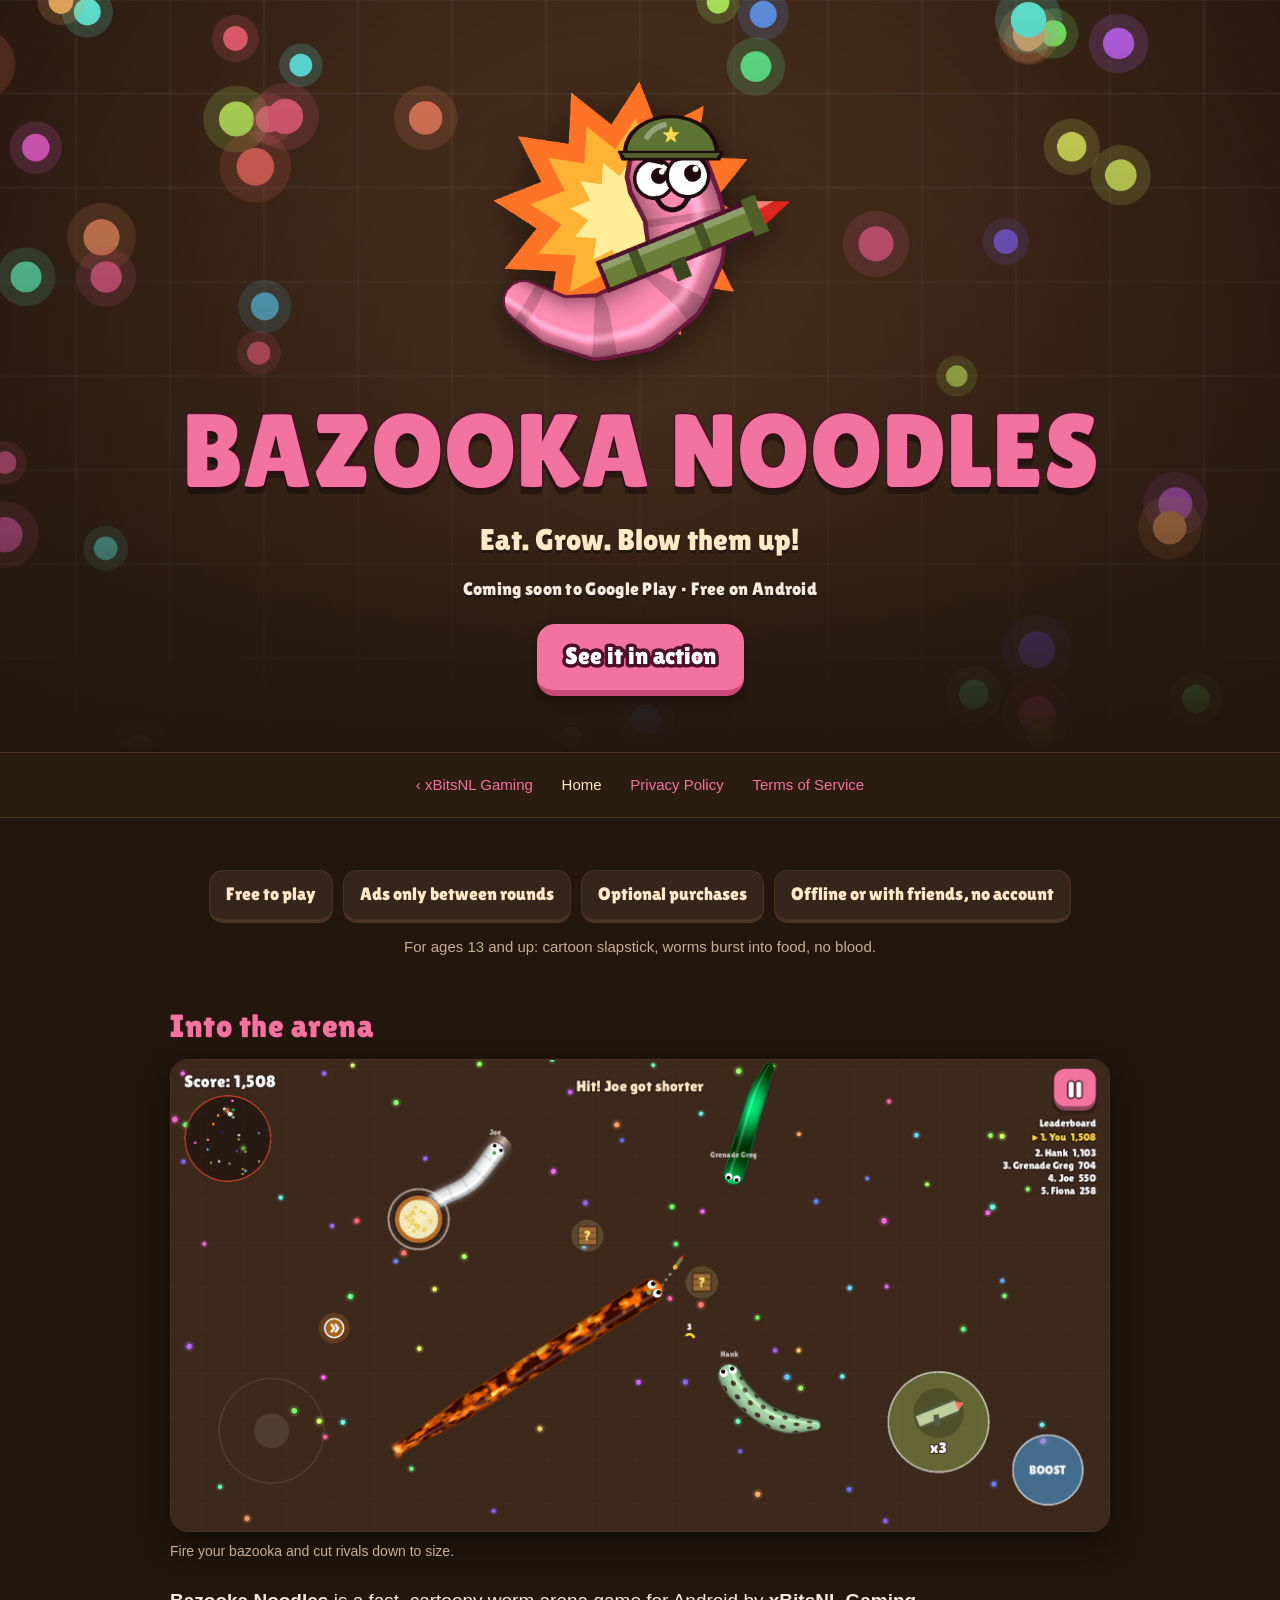
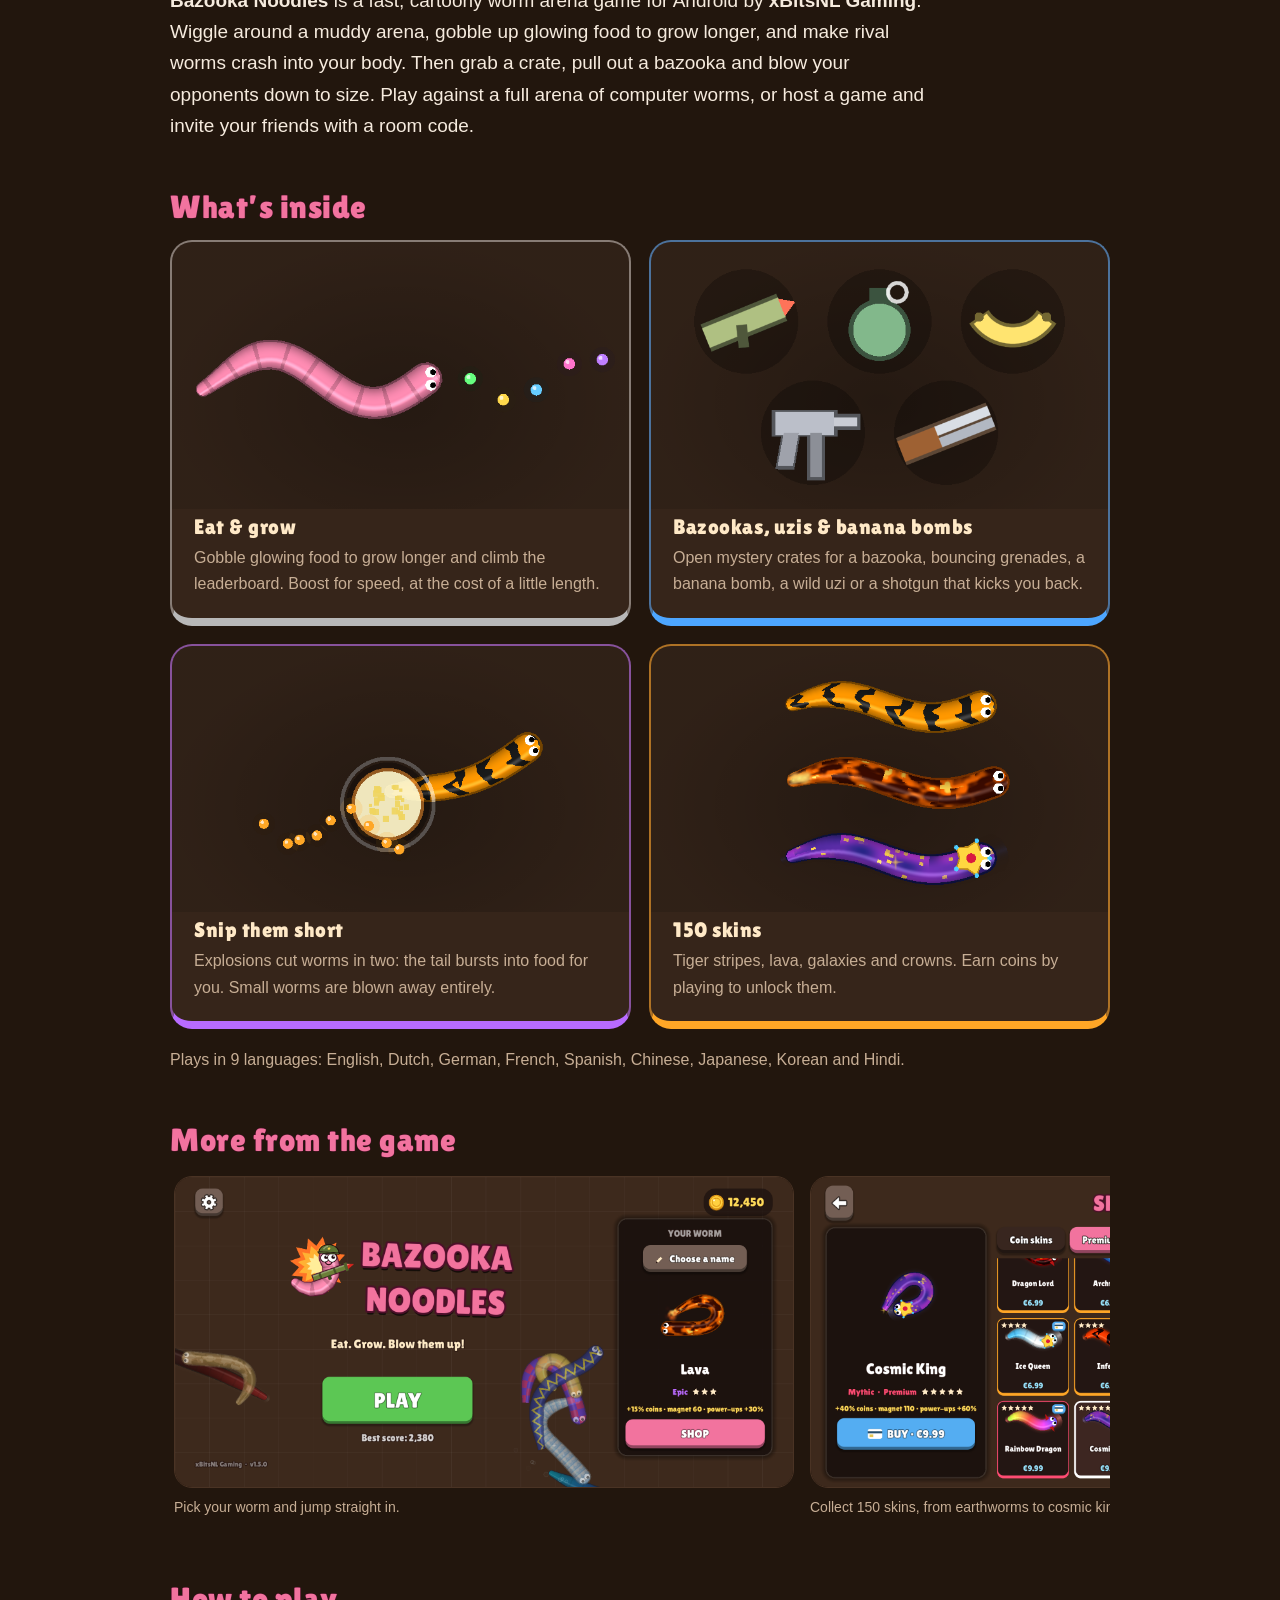
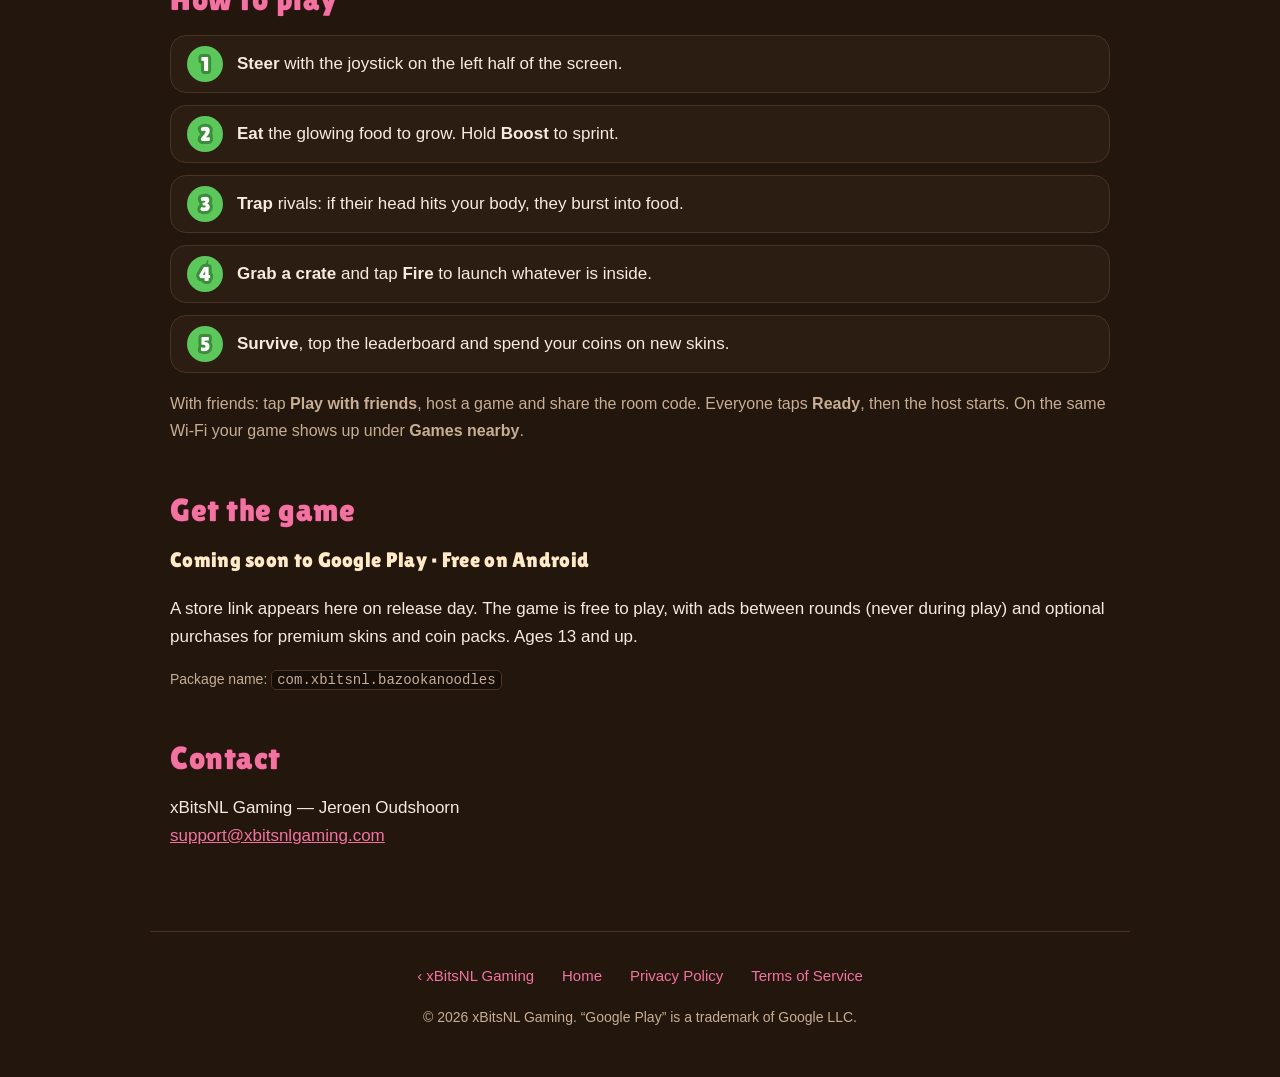
==== commit b987624d: "Site: samen spelen met vrienden, uzi en shotgun (Bazooka Noodles 1.6.2) Privacybeleid: nieuwe sectie" ====
--- a/index.html
+++ b/index.html
@@ -43,7 +43,7 @@
       <li>Free to play</li>
       <li>Ads only between rounds</li>
       <li>Optional purchases</li>
-      <li>Plays offline, no account</li>
+      <li>Offline or with friends, no account</li>
     </ul>
     <p class="age">For ages 13 and up: cartoon slapstick, worms burst into food, no blood.</p>
   </section>
@@ -58,7 +58,8 @@
       <strong>Bazooka Noodles</strong> is a fast, cartoony worm arena game for Android by
       <strong>xBitsNL&nbsp;Gaming</strong>. Wiggle around a muddy arena, gobble up glowing food to
       grow longer, and make rival worms crash into your body. Then grab a crate, pull out a bazooka
-      and blow your opponents down to size.
+      and blow your opponents down to size. Play against a full arena of computer worms, or host a game
+      and invite your friends with a room code.
     </p>
   </section>
 
@@ -72,8 +73,8 @@
       </article>
       <article class="feature tier-rare">
         <img src="assets/art/weapons.png" width="720" height="420" alt="" loading="lazy">
-        <h3>Bazookas &amp; banana bombs</h3>
-        <p>Open mystery crates for a bazooka, bouncing grenades or a banana bomb that bursts into clusters.</p>
+        <h3>Bazookas, uzis &amp; banana bombs</h3>
+        <p>Open mystery crates for a bazooka, bouncing grenades, a banana bomb, a wild uzi or a shotgun that kicks you back.</p>
       </article>
       <article class="feature tier-epic">
         <img src="assets/art/snip.png" width="720" height="420" alt="" loading="lazy">
@@ -108,6 +109,9 @@
       <li><strong>Grab a crate</strong> and tap <strong>Fire</strong> to launch whatever is inside.</li>
       <li><strong>Survive</strong>, top the leaderboard and spend your coins on new skins.</li>
     </ol>
+    <p class="languages">With friends: tap <strong>Play with friends</strong>, host a game and share the room code.
+      Everyone taps <strong>Ready</strong>, then the host starts. On the same Wi-Fi your game shows up under
+      <strong>Games nearby</strong>.</p>
   </section>
 
   <section id="get" class="get">
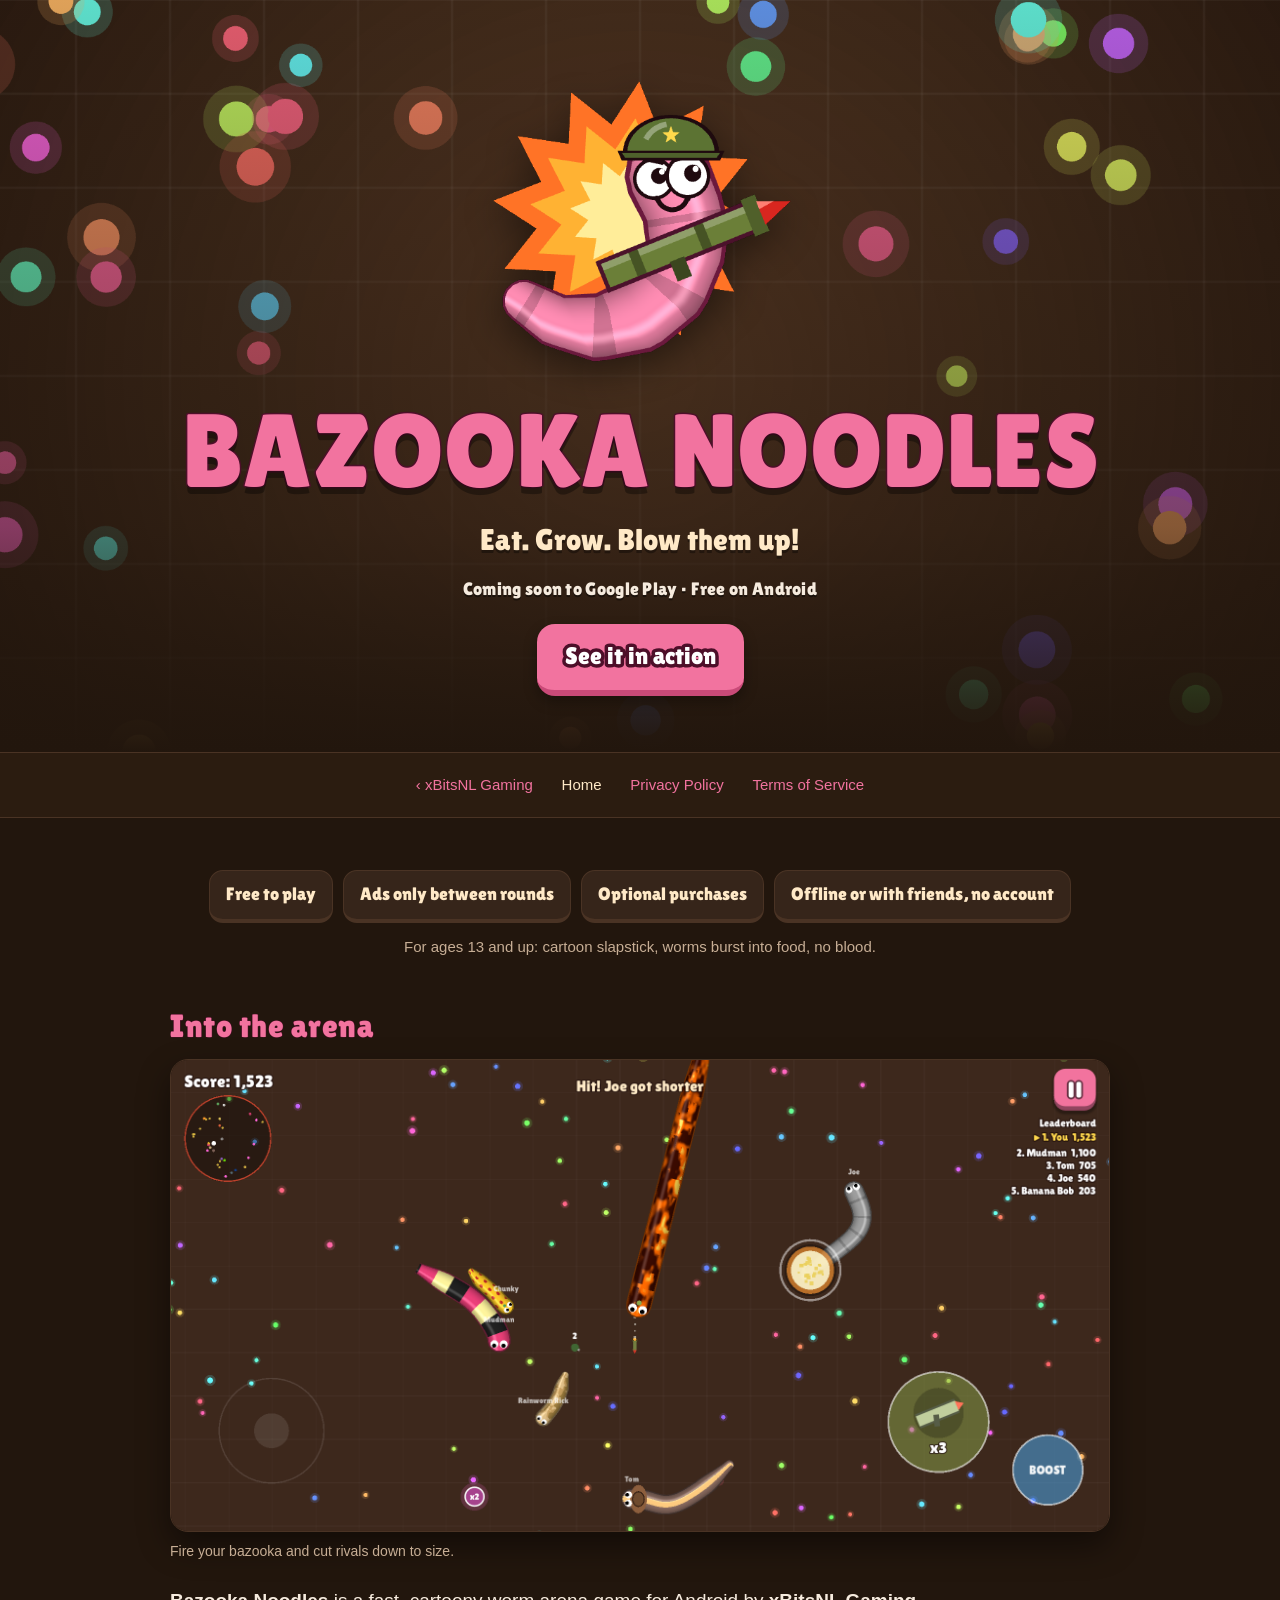
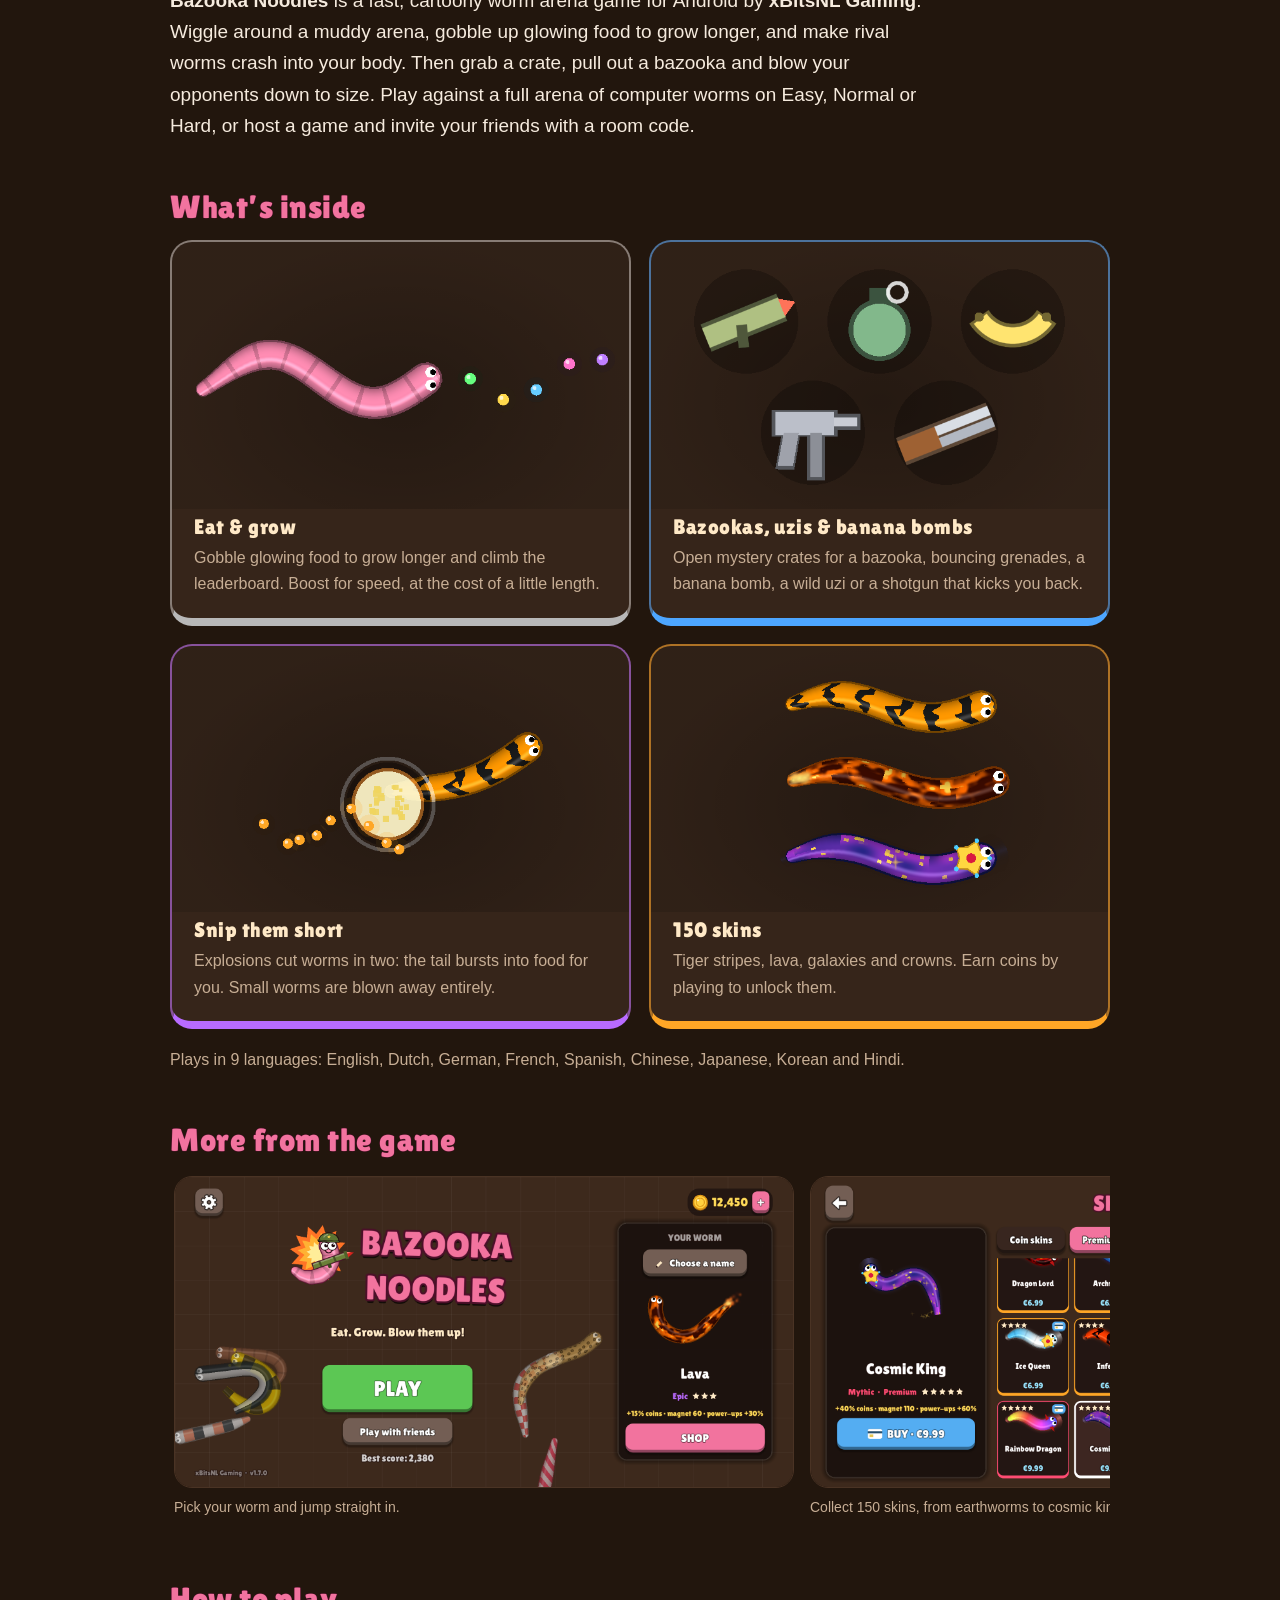
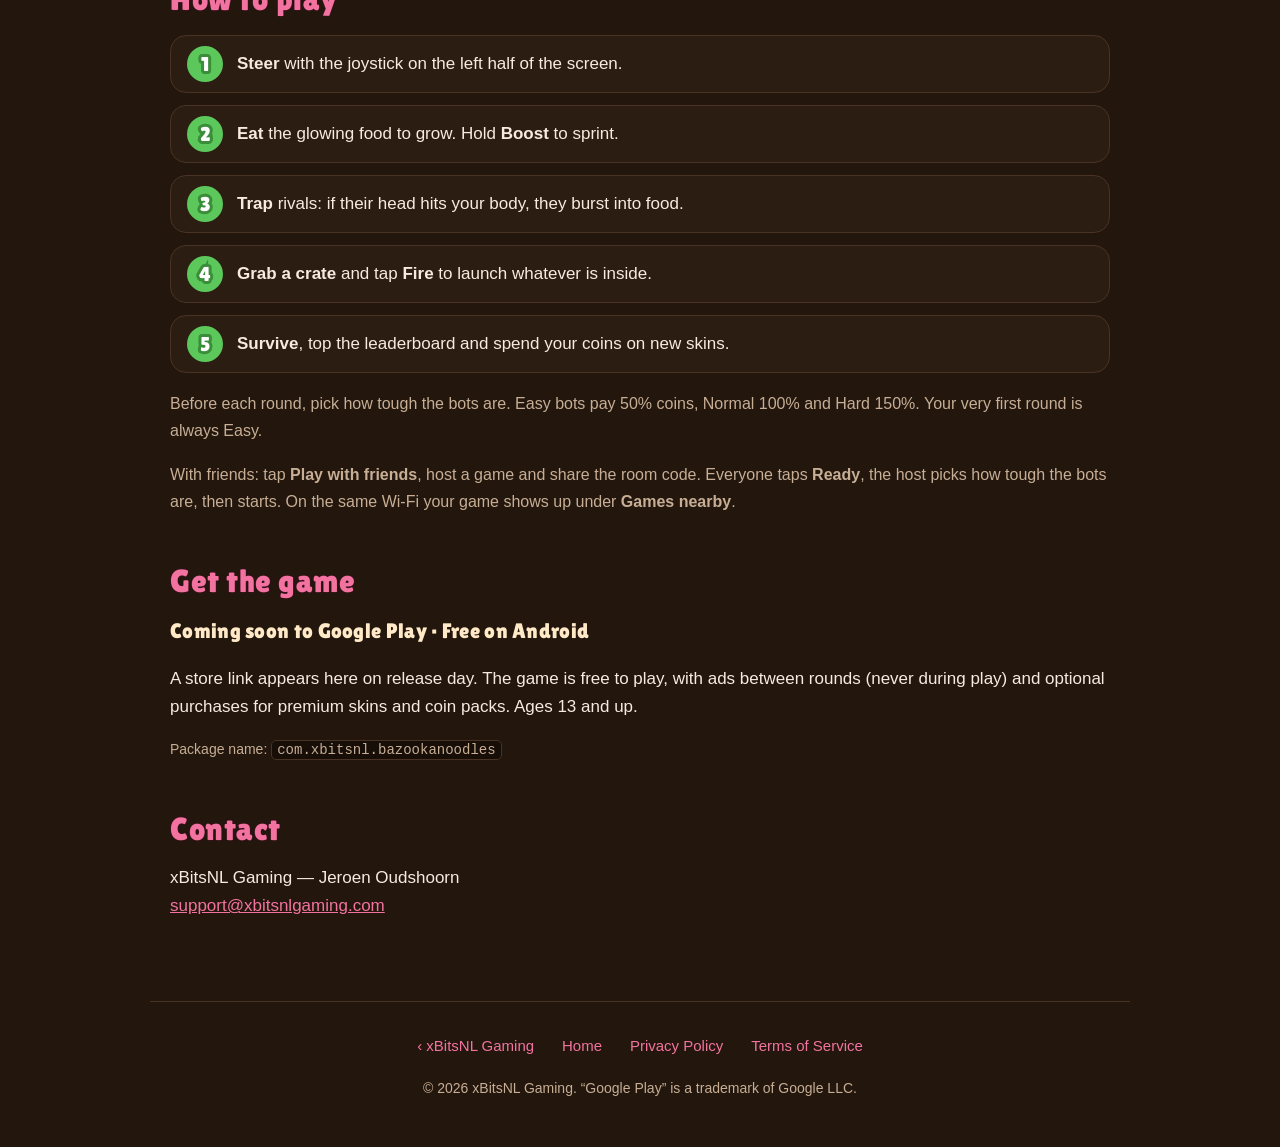
==== commit 5579f378: "Site: moeilijkheid van de bots en munten per niveau (Bazooka Noodles 1.7.0) Co-Authored-By: Claude O" ====
--- a/index.html
+++ b/index.html
@@ -58,8 +58,8 @@
       <strong>Bazooka Noodles</strong> is a fast, cartoony worm arena game for Android by
       <strong>xBitsNL&nbsp;Gaming</strong>. Wiggle around a muddy arena, gobble up glowing food to
       grow longer, and make rival worms crash into your body. Then grab a crate, pull out a bazooka
-      and blow your opponents down to size. Play against a full arena of computer worms, or host a game
-      and invite your friends with a room code.
+      and blow your opponents down to size. Play against a full arena of computer worms on Easy, Normal
+      or Hard, or host a game and invite your friends with a room code.
     </p>
   </section>
 
@@ -109,8 +109,10 @@
       <li><strong>Grab a crate</strong> and tap <strong>Fire</strong> to launch whatever is inside.</li>
       <li><strong>Survive</strong>, top the leaderboard and spend your coins on new skins.</li>
     </ol>
+    <p class="languages">Before each round, pick how tough the bots are. Easy bots pay 50% coins,
+      Normal 100% and Hard 150%. Your very first round is always Easy.</p>
     <p class="languages">With friends: tap <strong>Play with friends</strong>, host a game and share the room code.
-      Everyone taps <strong>Ready</strong>, then the host starts. On the same Wi-Fi your game shows up under
+      Everyone taps <strong>Ready</strong>, the host picks how tough the bots are, then starts. On the same Wi-Fi your game shows up under
       <strong>Games nearby</strong>.</p>
   </section>
 
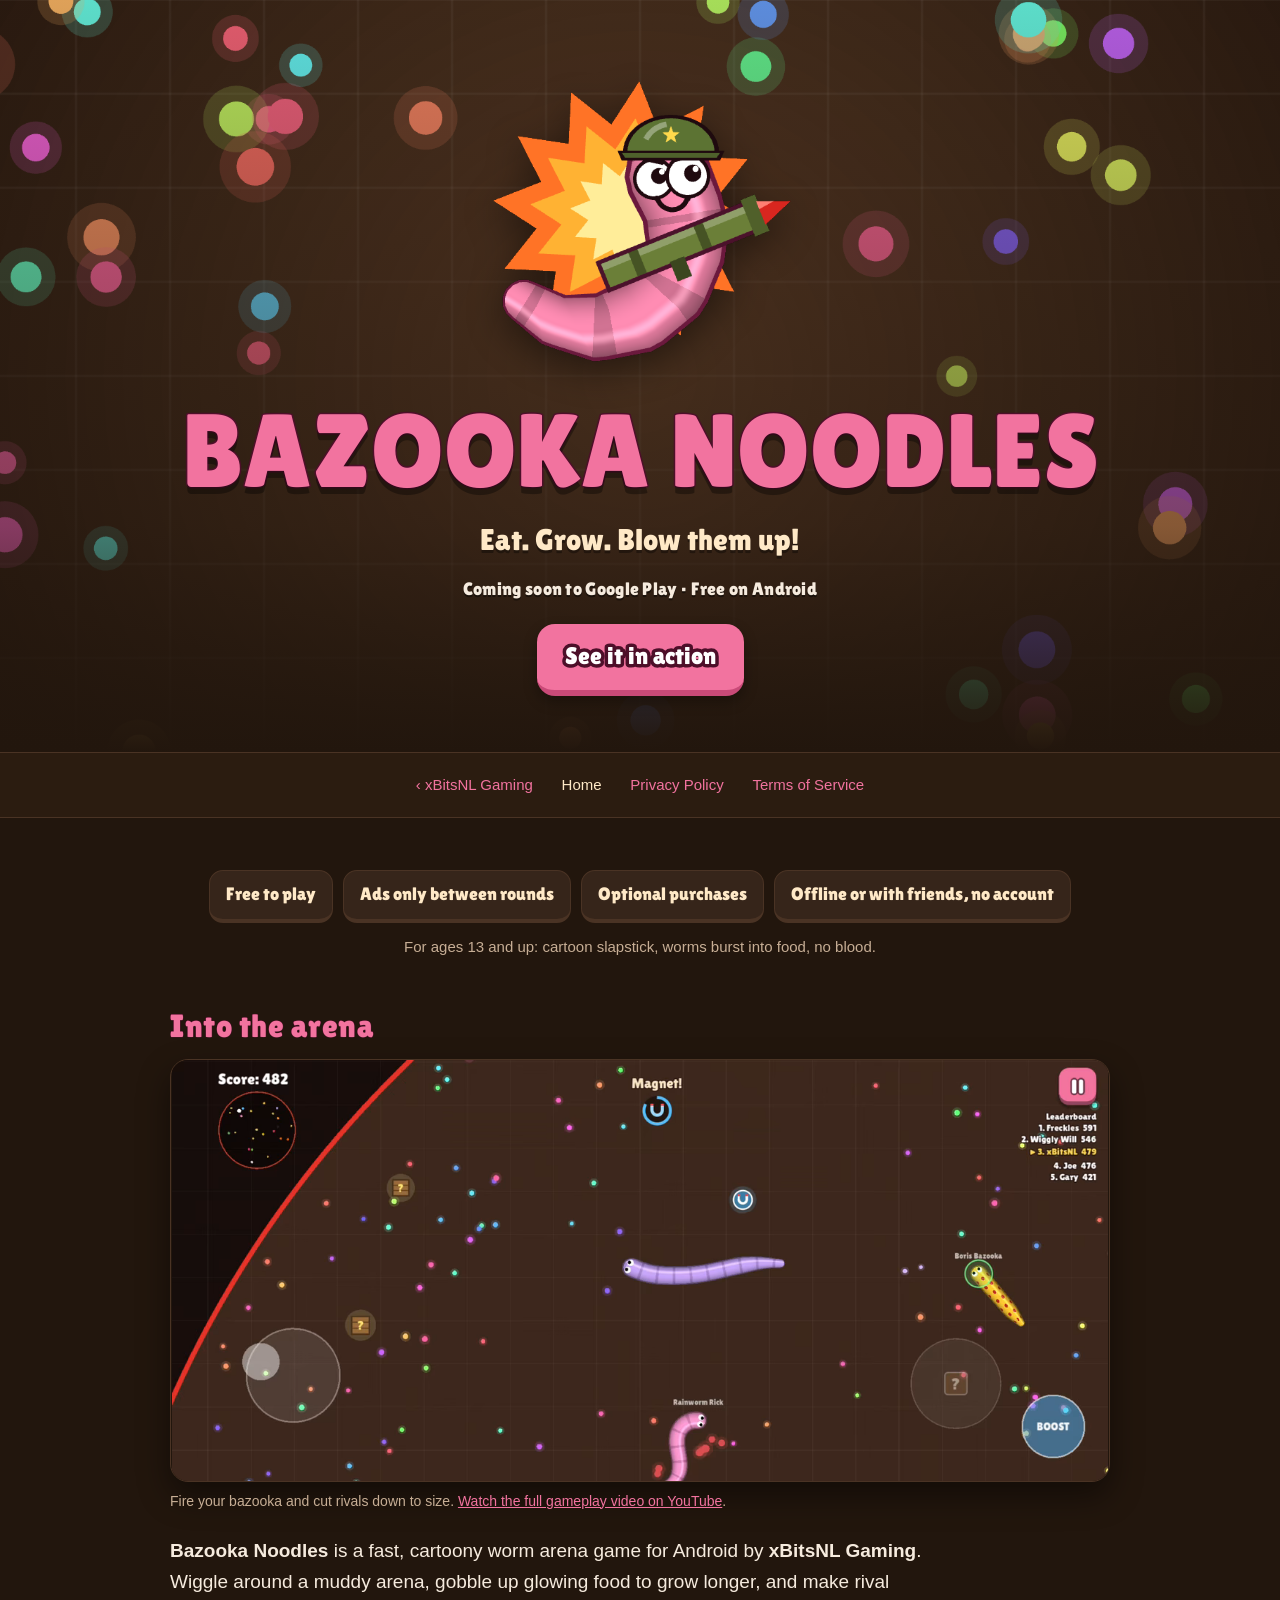
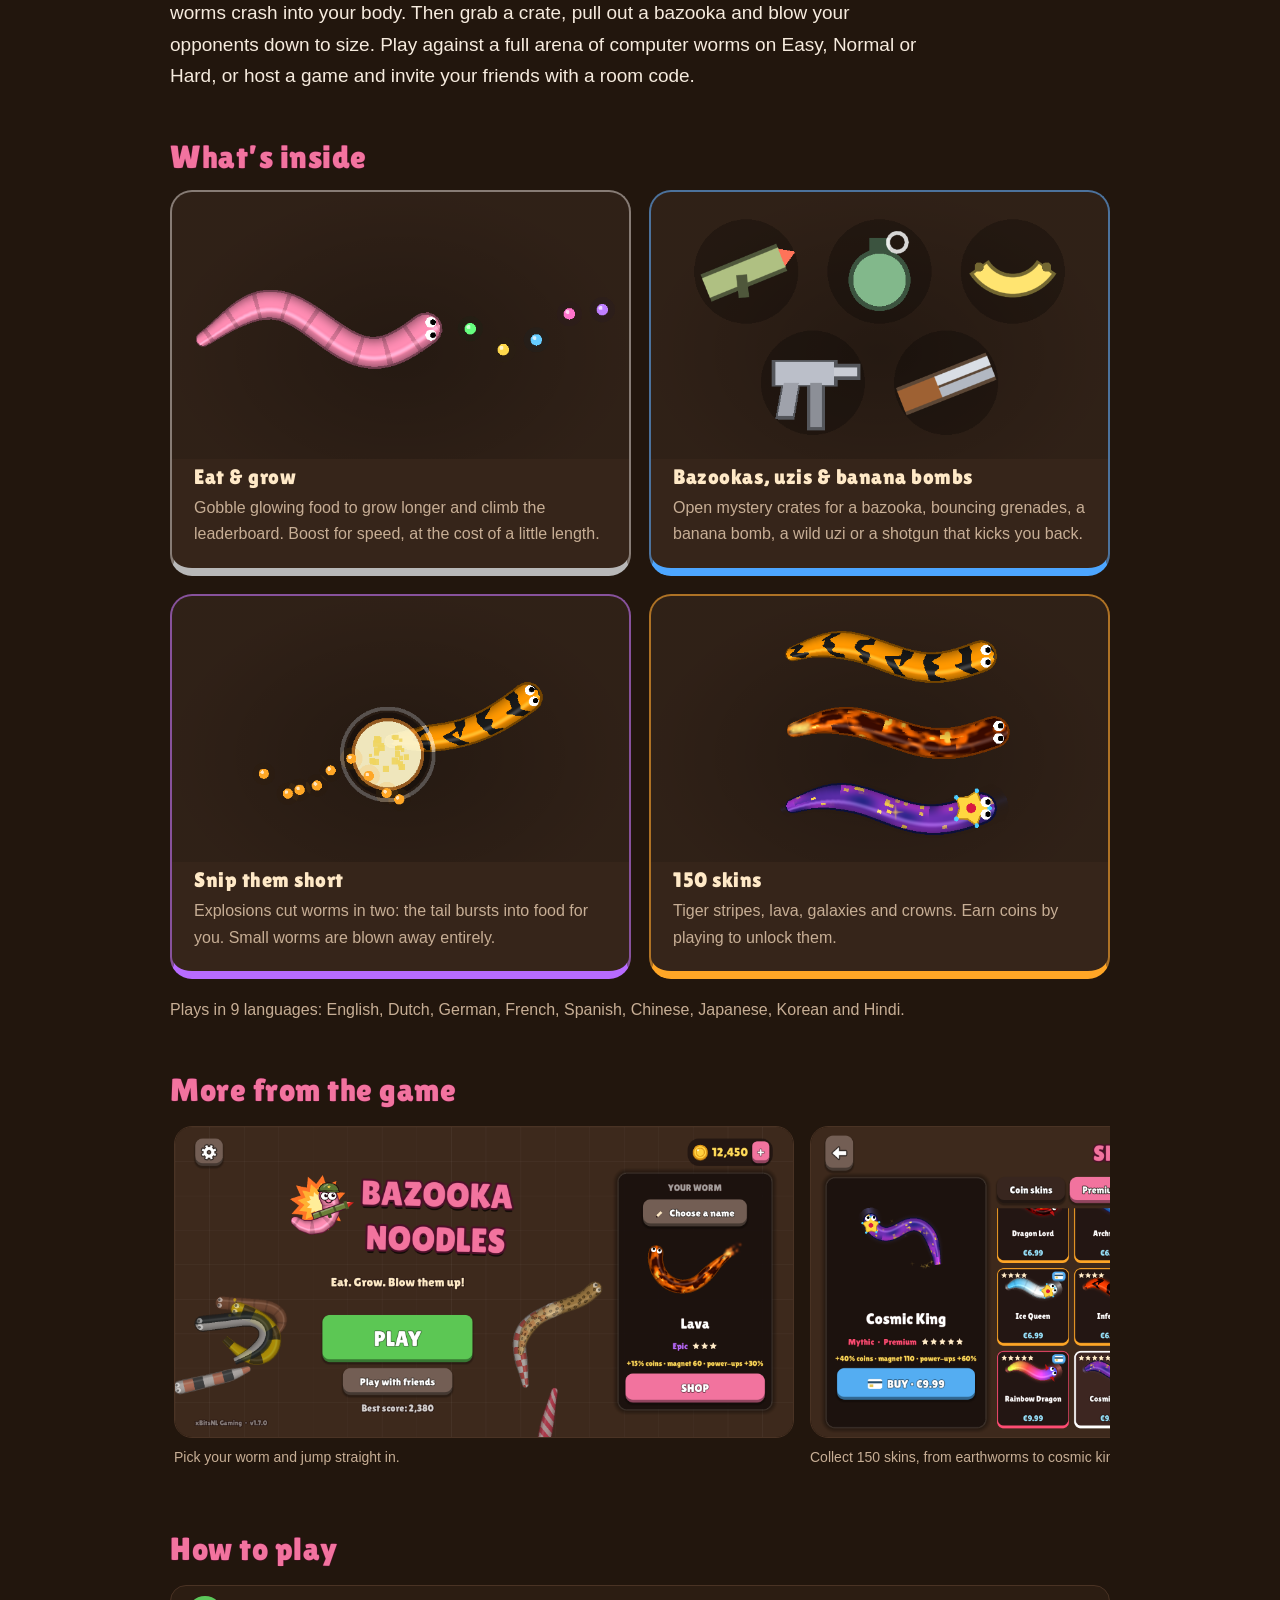
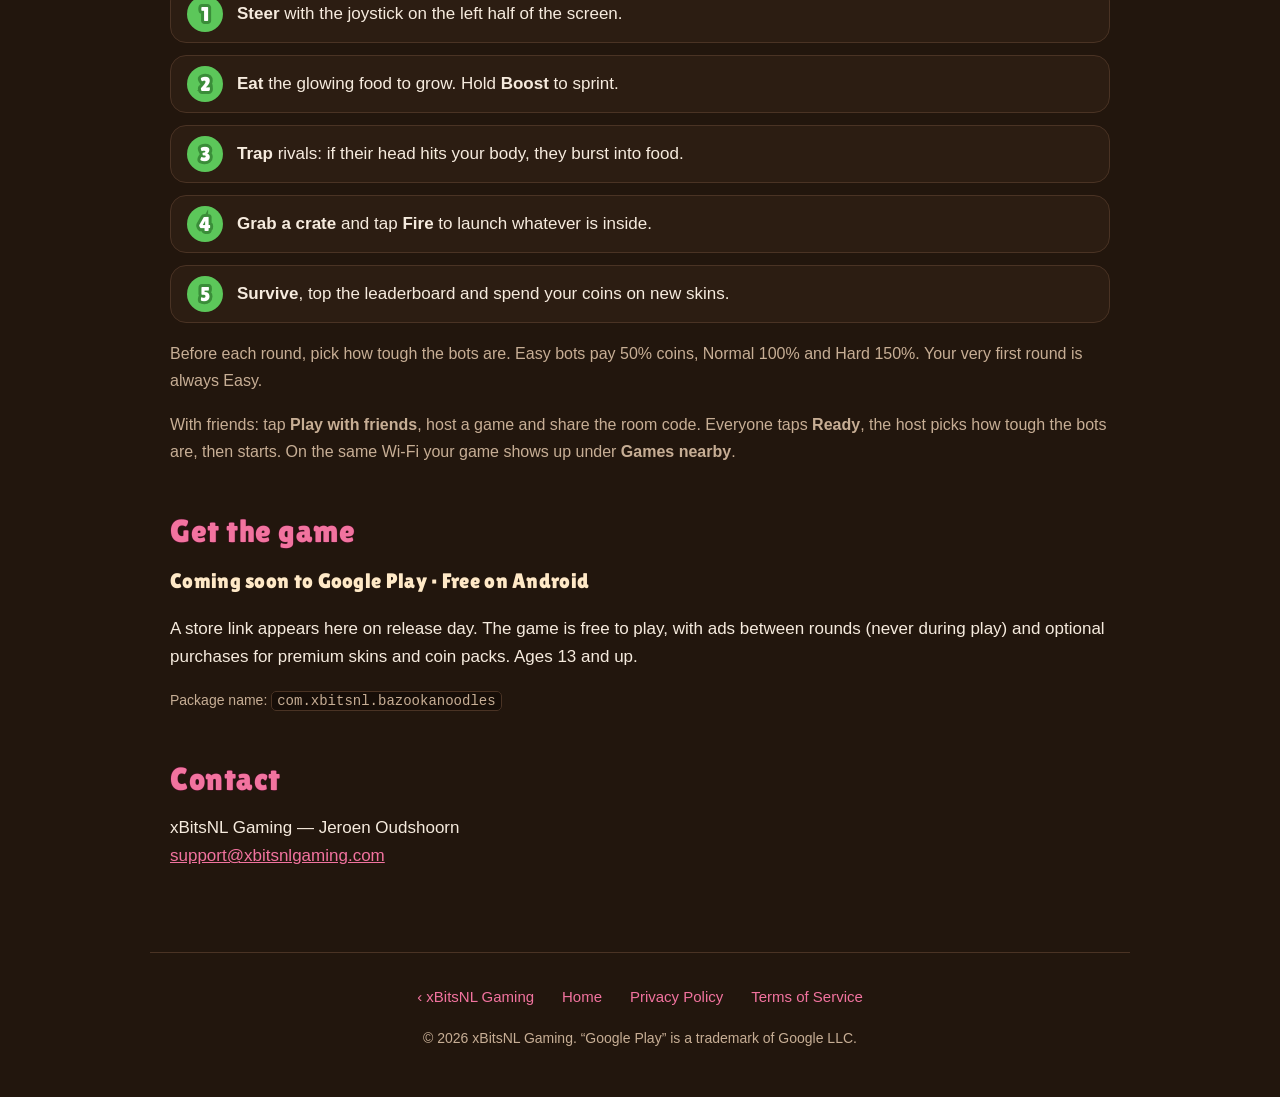
==== commit 657c8d6d: "Site: gameplayvideo in de arena en een link naar YouTube - Korte gedempte lus (22 s, MP4 + WebM, sam" ====
--- a/index.html
+++ b/index.html
@@ -51,8 +51,11 @@
   <section id="arena">
     <h2>Into the arena</h2>
     <figure class="shot">
-      <img src="assets/screenshots/2_battle.png" width="1920" height="966" alt="Gameplay: a long lava-skinned worm fires a bazooka while an explosion cuts a rival worm short">
-      <figcaption>Fire your bazooka and cut rivals down to size.</figcaption>
+      <video id="gameplay" width="1280" height="576" autoplay muted loop playsinline poster="assets/video/gameplay-poster.jpg" aria-label="Gameplay: a purple worm picks up a bazooka and grenades and blows rival worms down to size">
+        <source src="assets/video/gameplay.webm" type="video/webm">
+        <source src="assets/video/gameplay.mp4" type="video/mp4">
+      </video>
+      <figcaption>Fire your bazooka and cut rivals down to size. <a href="https://youtu.be/5Jnta__JhfM">Watch the full gameplay video on YouTube</a>.</figcaption>
     </figure>
     <p class="lead">
       <strong>Bazooka Noodles</strong> is a fast, cartoony worm arena game for Android by
@@ -144,6 +147,13 @@
   </nav>
   &copy; <span id="y">2026</span> xBitsNL Gaming. &ldquo;Google Play&rdquo; is a trademark of Google&nbsp;LLC.
   <script>document.getElementById('y').textContent = new Date().getFullYear();</script>
+  <script>
+    // Minder beweging gevraagd: niet vanzelf afspelen, wel zelf kunnen starten.
+    if (matchMedia('(prefers-reduced-motion: reduce)').matches) {
+      const v = document.getElementById('gameplay');
+      v.removeAttribute('autoplay'); v.pause(); v.currentTime = 0; v.controls = true;
+    }
+  </script>
 </footer>
 
 </body>
--- a/style.css
+++ b/style.css
@@ -268,6 +268,17 @@
 
 .shot img { box-shadow: 0 14px 32px rgba(0, 0, 0, 0.45); }
 
+.shot video {
+  width: 100%;
+  height: auto;
+  aspect-ratio: 1280 / 576; /* telefoonopname, 20:9 */
+  border-radius: 18px;
+  border: 1px solid var(--line);
+  display: block;
+  background: #22160d;
+  box-shadow: 0 14px 32px rgba(0, 0, 0, 0.45);
+}
+
 .shot figcaption,
 .gallery figcaption { color: var(--muted); font-size: 14px; margin-top: 8px; }
 
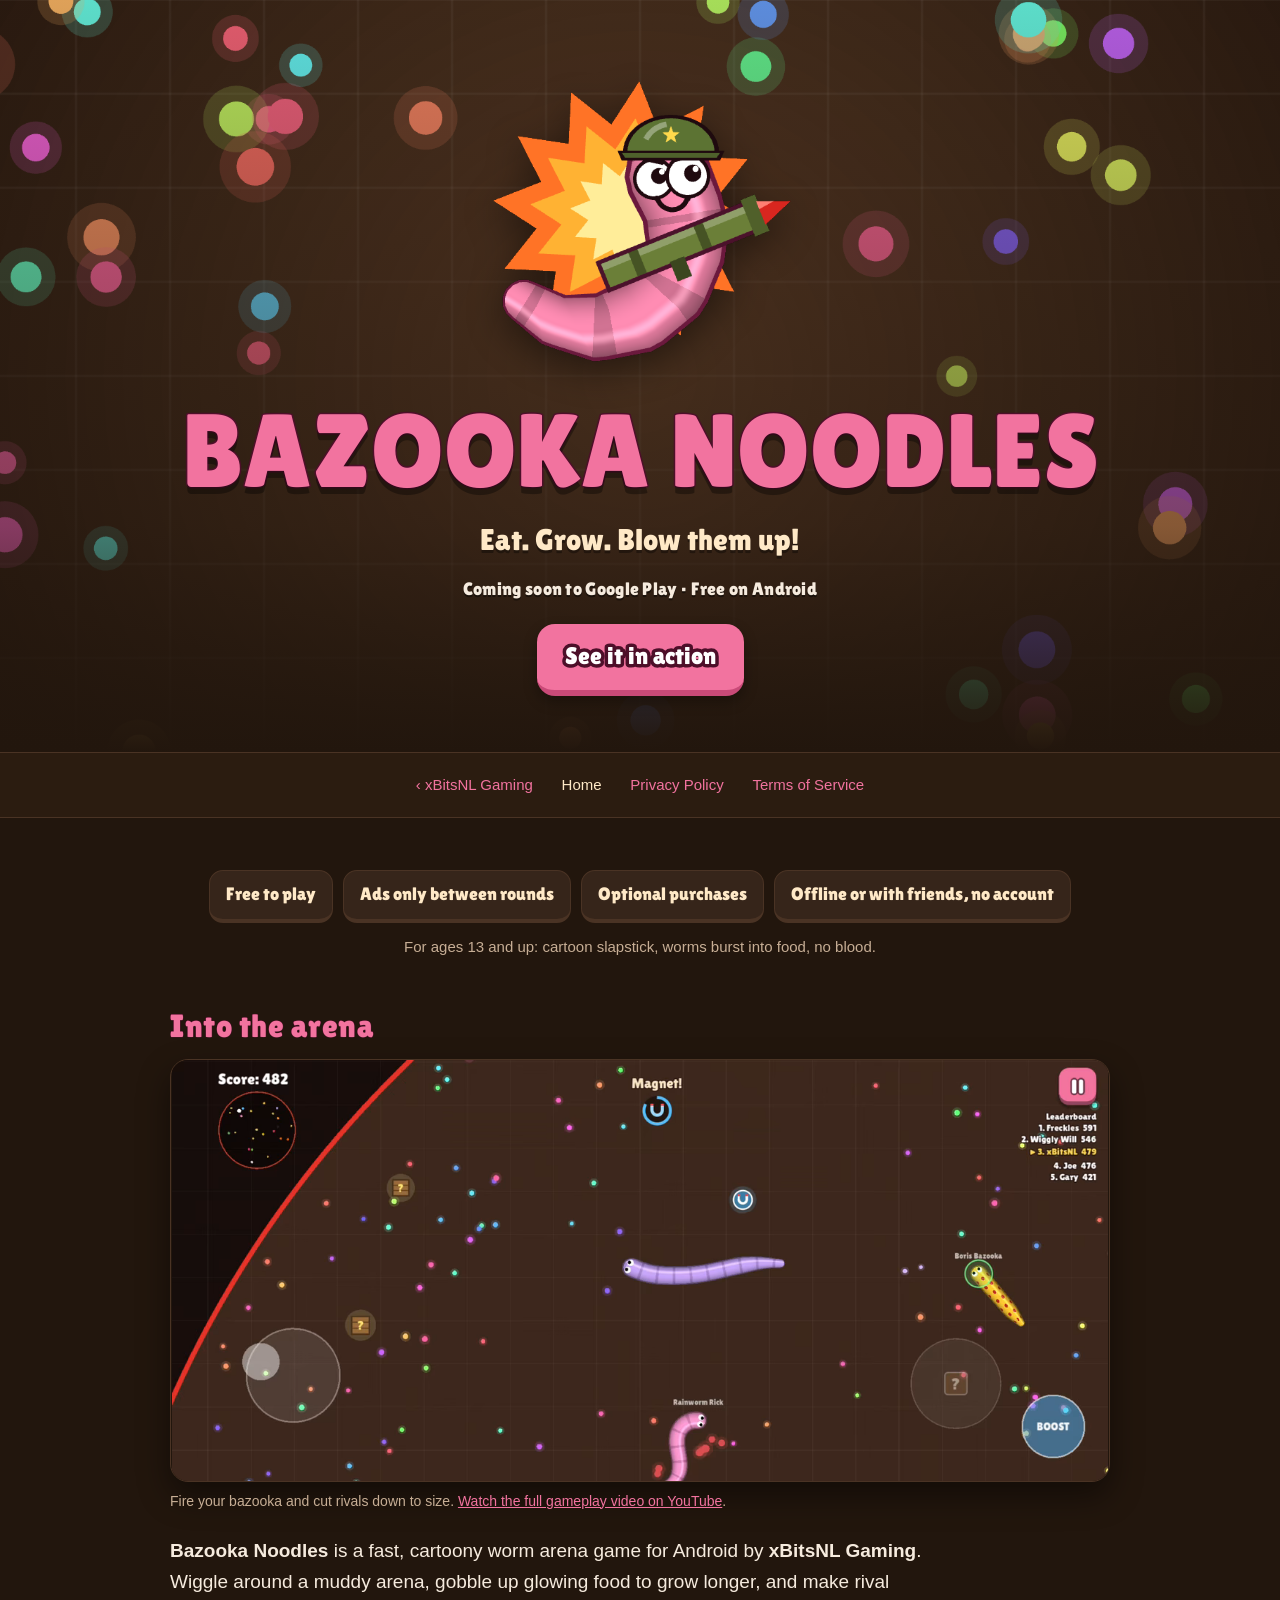
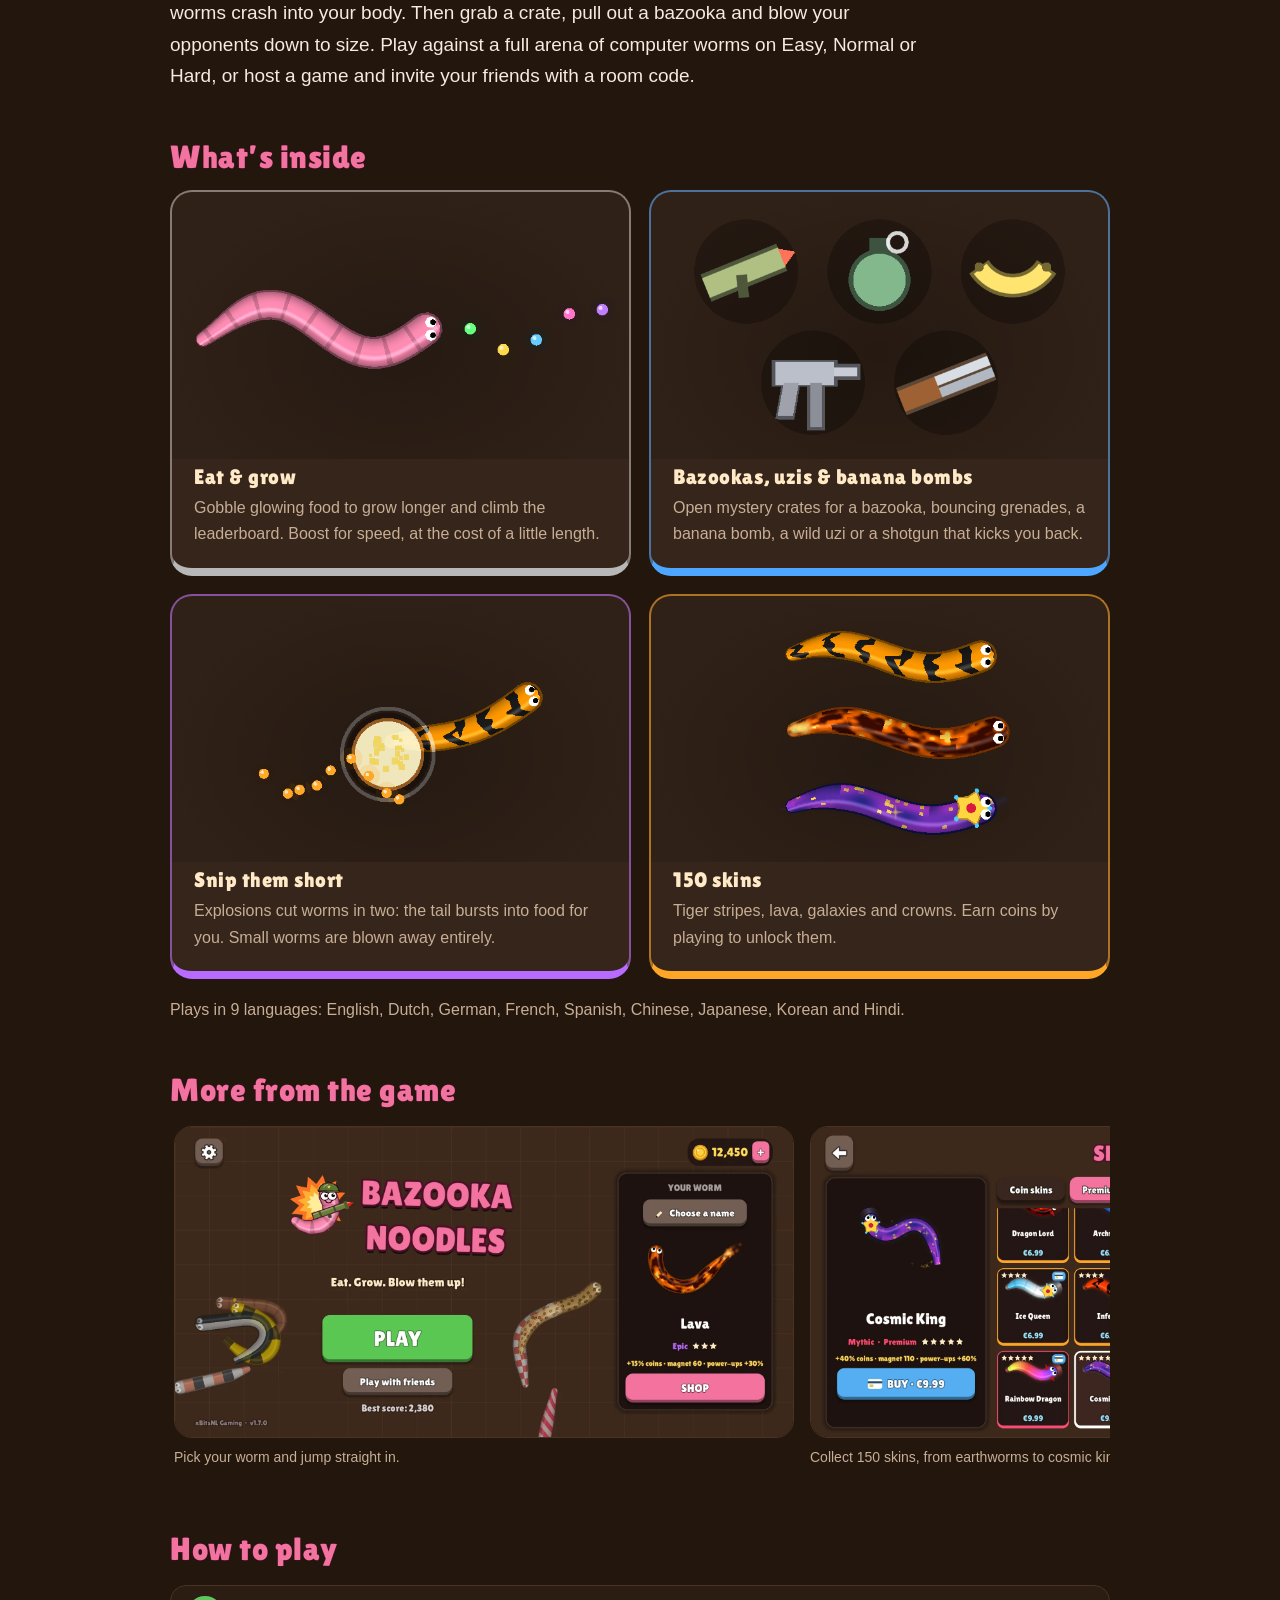
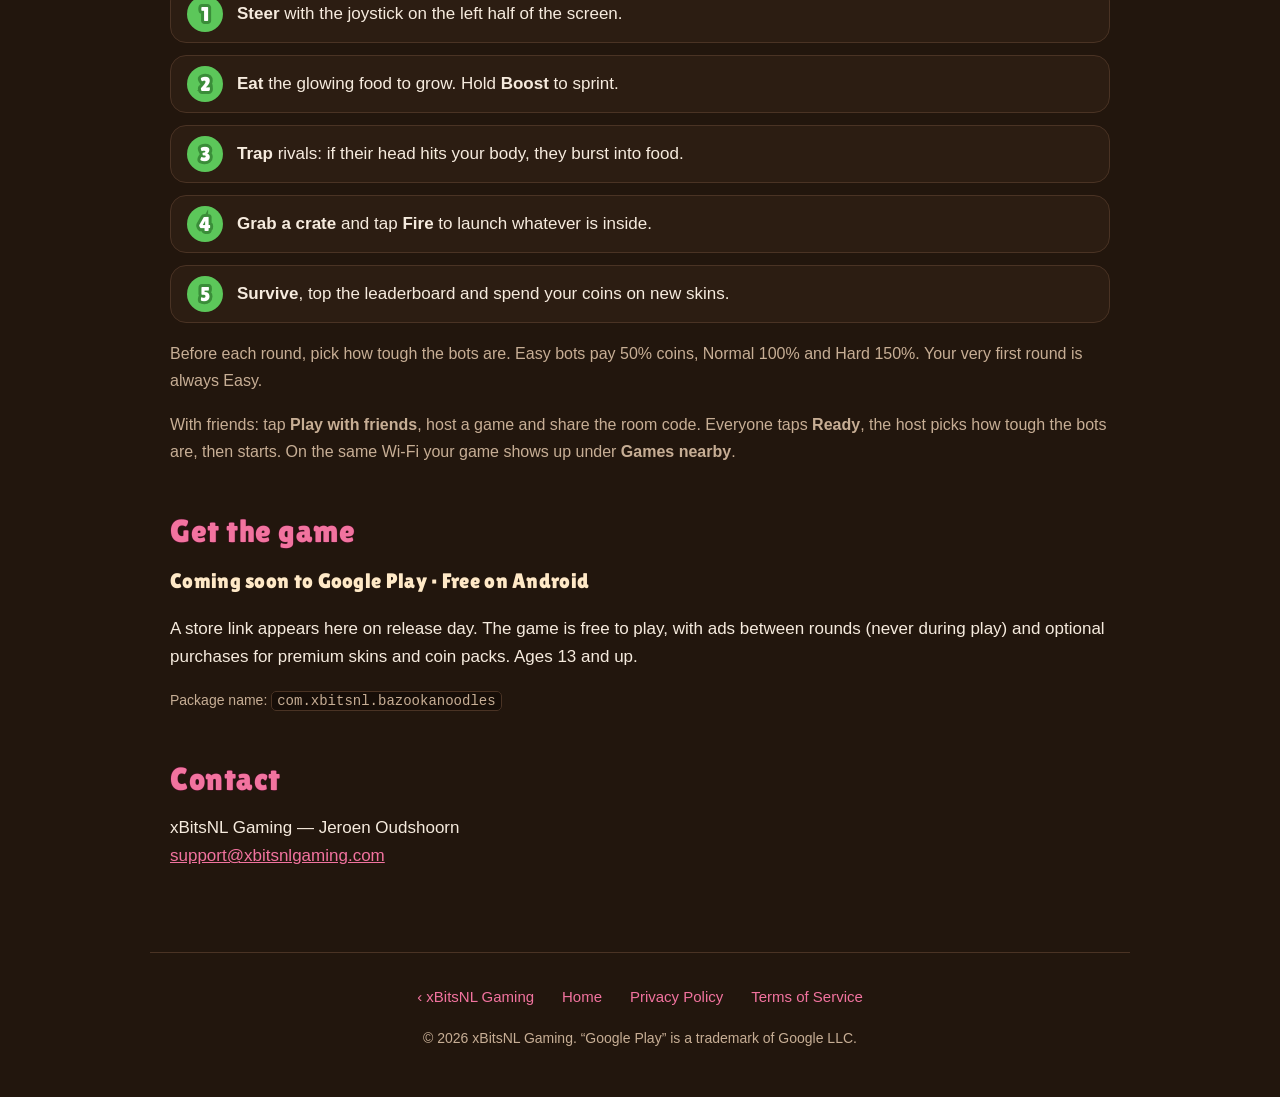
==== commit 38857dd2: "Site: SEO, structured data en WebP-screenshots - JSON-LD op de homepage: Organization, VideoGame/Mob" ====
--- a/index.html
+++ b/index.html
@@ -11,7 +11,61 @@
 <meta property="og:image" content="https://bazooka-noodles.xbitsnlgaming.com/assets/feature.png">
 <meta property="og:url" content="https://bazooka-noodles.xbitsnlgaming.com/">
 <meta property="og:type" content="website">
+<meta property="og:site_name" content="Bazooka Noodles">
+<meta property="og:video" content="https://bazooka-noodles.xbitsnlgaming.com/assets/video/gameplay.mp4">
+<meta name="twitter:card" content="summary_large_image">
+<script type="application/ld+json">
+{
+  "@context": "https://schema.org",
+  "@graph": [
+    {
+      "@type": "Organization",
+      "@id": "https://www.xbitsnlgaming.com/#org",
+      "name": "xBitsNL Gaming",
+      "url": "https://www.xbitsnlgaming.com/",
+      "email": "support@xbitsnlgaming.com"
+    },
+    {
+      "@type": ["VideoGame", "MobileApplication"],
+      "@id": "https://bazooka-noodles.xbitsnlgaming.com/#game",
+      "name": "Bazooka Noodles",
+      "url": "https://bazooka-noodles.xbitsnlgaming.com/",
+      "description": "A fast, cartoony worm arena game for Android: eat to grow, crash rivals into your body, and grab bazookas, grenades and banana bombs to blow them down to size.",
+      "image": "https://bazooka-noodles.xbitsnlgaming.com/assets/feature.png",
+      "screenshot": [
+        "https://bazooka-noodles.xbitsnlgaming.com/assets/screenshots/1_menu.webp",
+        "https://bazooka-noodles.xbitsnlgaming.com/assets/screenshots/3_shop_premium.webp",
+        "https://bazooka-noodles.xbitsnlgaming.com/assets/screenshots/4_shop_skins.webp"
+      ],
+      "genre": ["Arcade", "Action", "io game"],
+      "gamePlatform": "Android",
+      "operatingSystem": "Android",
+      "applicationCategory": "GameApplication",
+      "playMode": ["SinglePlayer", "MultiPlayer"],
+      "inLanguage": ["en", "nl", "de", "fr", "es", "zh", "ja", "ko", "hi"],
+      "typicalAgeRange": "13-",
+      "author": { "@id": "https://www.xbitsnlgaming.com/#org" },
+      "publisher": { "@id": "https://www.xbitsnlgaming.com/#org" },
+      "offers": { "@type": "Offer", "price": "0", "priceCurrency": "EUR" },
+      "trailer": { "@id": "https://bazooka-noodles.xbitsnlgaming.com/#gameplay" }
+    },
+    {
+      "@type": "VideoObject",
+      "@id": "https://bazooka-noodles.xbitsnlgaming.com/#gameplay",
+      "name": "Bazooka Noodles gameplay",
+      "description": "A purple worm picks up a bazooka and grenades and blows rival worms down to size in the Bazooka Noodles arena.",
+      "thumbnailUrl": "https://bazooka-noodles.xbitsnlgaming.com/assets/video/gameplay-poster.jpg",
+      "uploadDate": "2026-10-28T18:30:00+01:00",
+      "duration": "PT22S",
+      "contentUrl": "https://bazooka-noodles.xbitsnlgaming.com/assets/video/gameplay.mp4",
+      "sameAs": "https://youtu.be/5Jnta__JhfM"
+    }
+  ]
+}
+</script>
+<link rel="canonical" href="https://bazooka-noodles.xbitsnlgaming.com/">
 <link rel="icon" href="assets/icon.png">
+<link rel="apple-touch-icon" href="assets/apple-touch-icon.png">
 <link rel="preload" href="assets/fonts/LilitaOne-Regular.ttf" as="font" type="font/ttf" crossorigin>
 <link rel="stylesheet" href="style.css">
 </head>
@@ -96,10 +150,10 @@
   <section>
     <h2>More from the game</h2>
     <div class="gallery">
-      <figure><img src="assets/screenshots/1_menu.png" width="1920" height="966" loading="lazy" alt="Main menu with the Bazooka Noodles logo, Play button and your current worm skin"><figcaption>Pick your worm and jump straight in.</figcaption></figure>
-      <figure><img src="assets/screenshots/3_shop_premium.png" width="1920" height="966" loading="lazy" alt="Shop showing premium worm skins"><figcaption>Collect 150 skins, from earthworms to cosmic kings.</figcaption></figure>
-      <figure><img src="assets/screenshots/4_shop_skins.png" width="1920" height="966" loading="lazy" alt="Shop showing skins bought with coins"><figcaption>Earn coins by playing and unlock legendary skins.</figcaption></figure>
-      <figure><img src="assets/screenshots/5_settings.png" width="1920" height="966" loading="lazy" alt="Settings with nine languages, music and effects volume and vibration"><figcaption>Nine languages, volume sliders and vibration settings.</figcaption></figure>
+      <figure><img src="assets/screenshots/1_menu.webp" width="1920" height="966" loading="lazy" alt="Main menu with the Bazooka Noodles logo, Play button and your current worm skin"><figcaption>Pick your worm and jump straight in.</figcaption></figure>
+      <figure><img src="assets/screenshots/3_shop_premium.webp" width="1920" height="966" loading="lazy" alt="Shop showing premium worm skins"><figcaption>Collect 150 skins, from earthworms to cosmic kings.</figcaption></figure>
+      <figure><img src="assets/screenshots/4_shop_skins.webp" width="1920" height="966" loading="lazy" alt="Shop showing skins bought with coins"><figcaption>Earn coins by playing and unlock legendary skins.</figcaption></figure>
+      <figure><img src="assets/screenshots/5_settings.webp" width="1920" height="966" loading="lazy" alt="Settings with nine languages, music and effects volume and vibration"><figcaption>Nine languages, volume sliders and vibration settings.</figcaption></figure>
     </div>
   </section>
 
